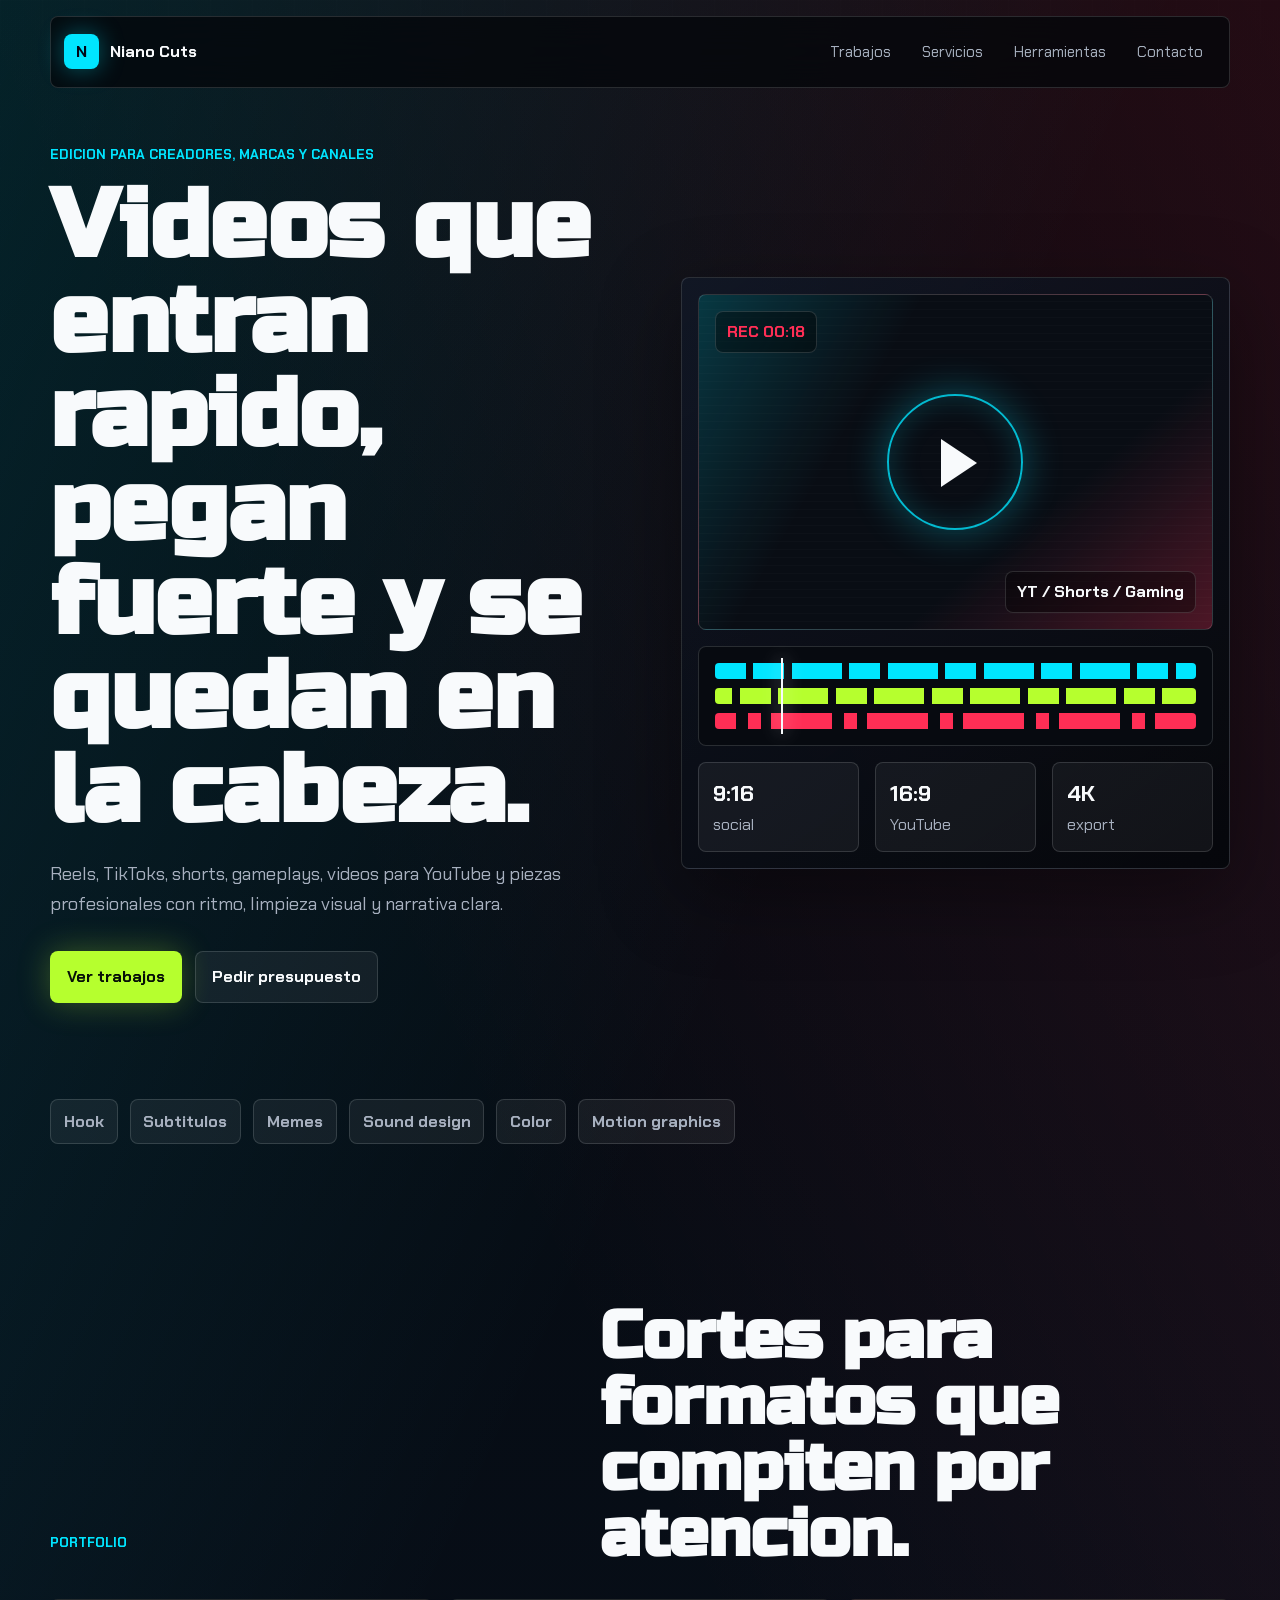
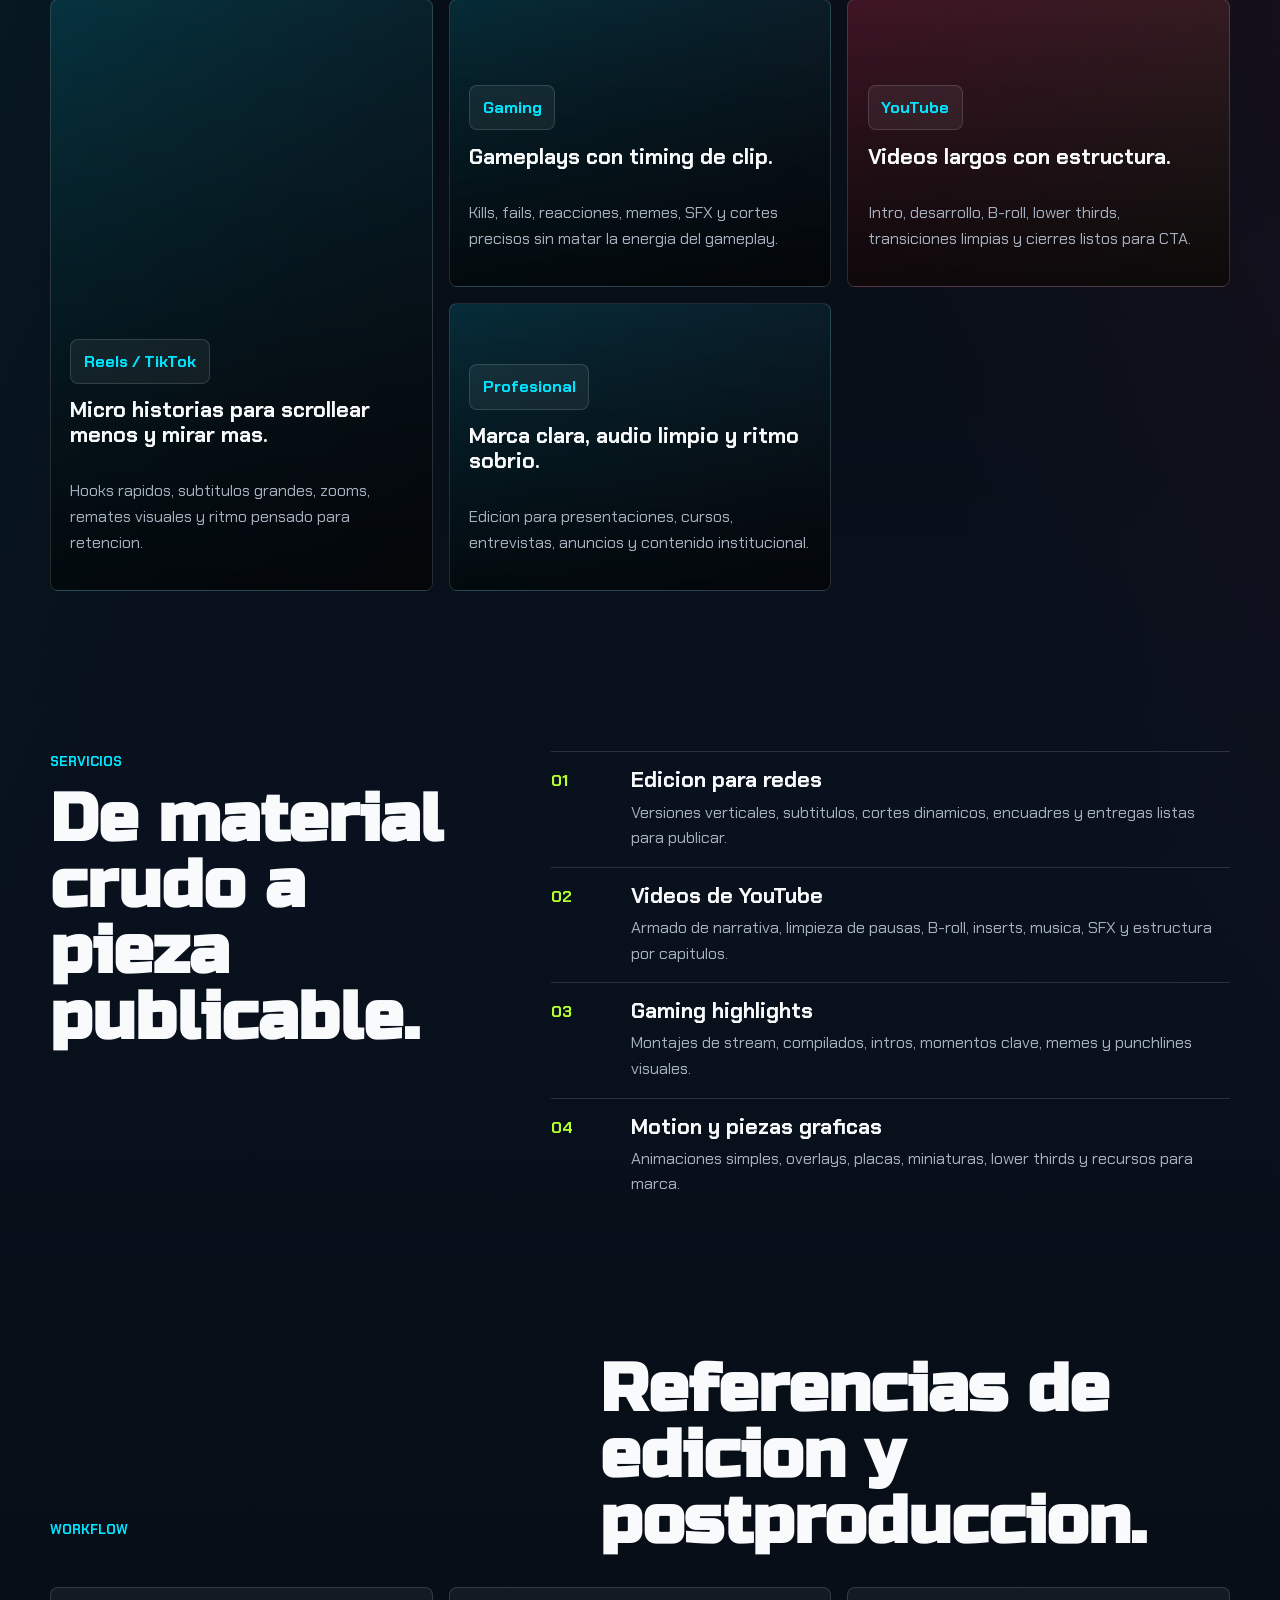
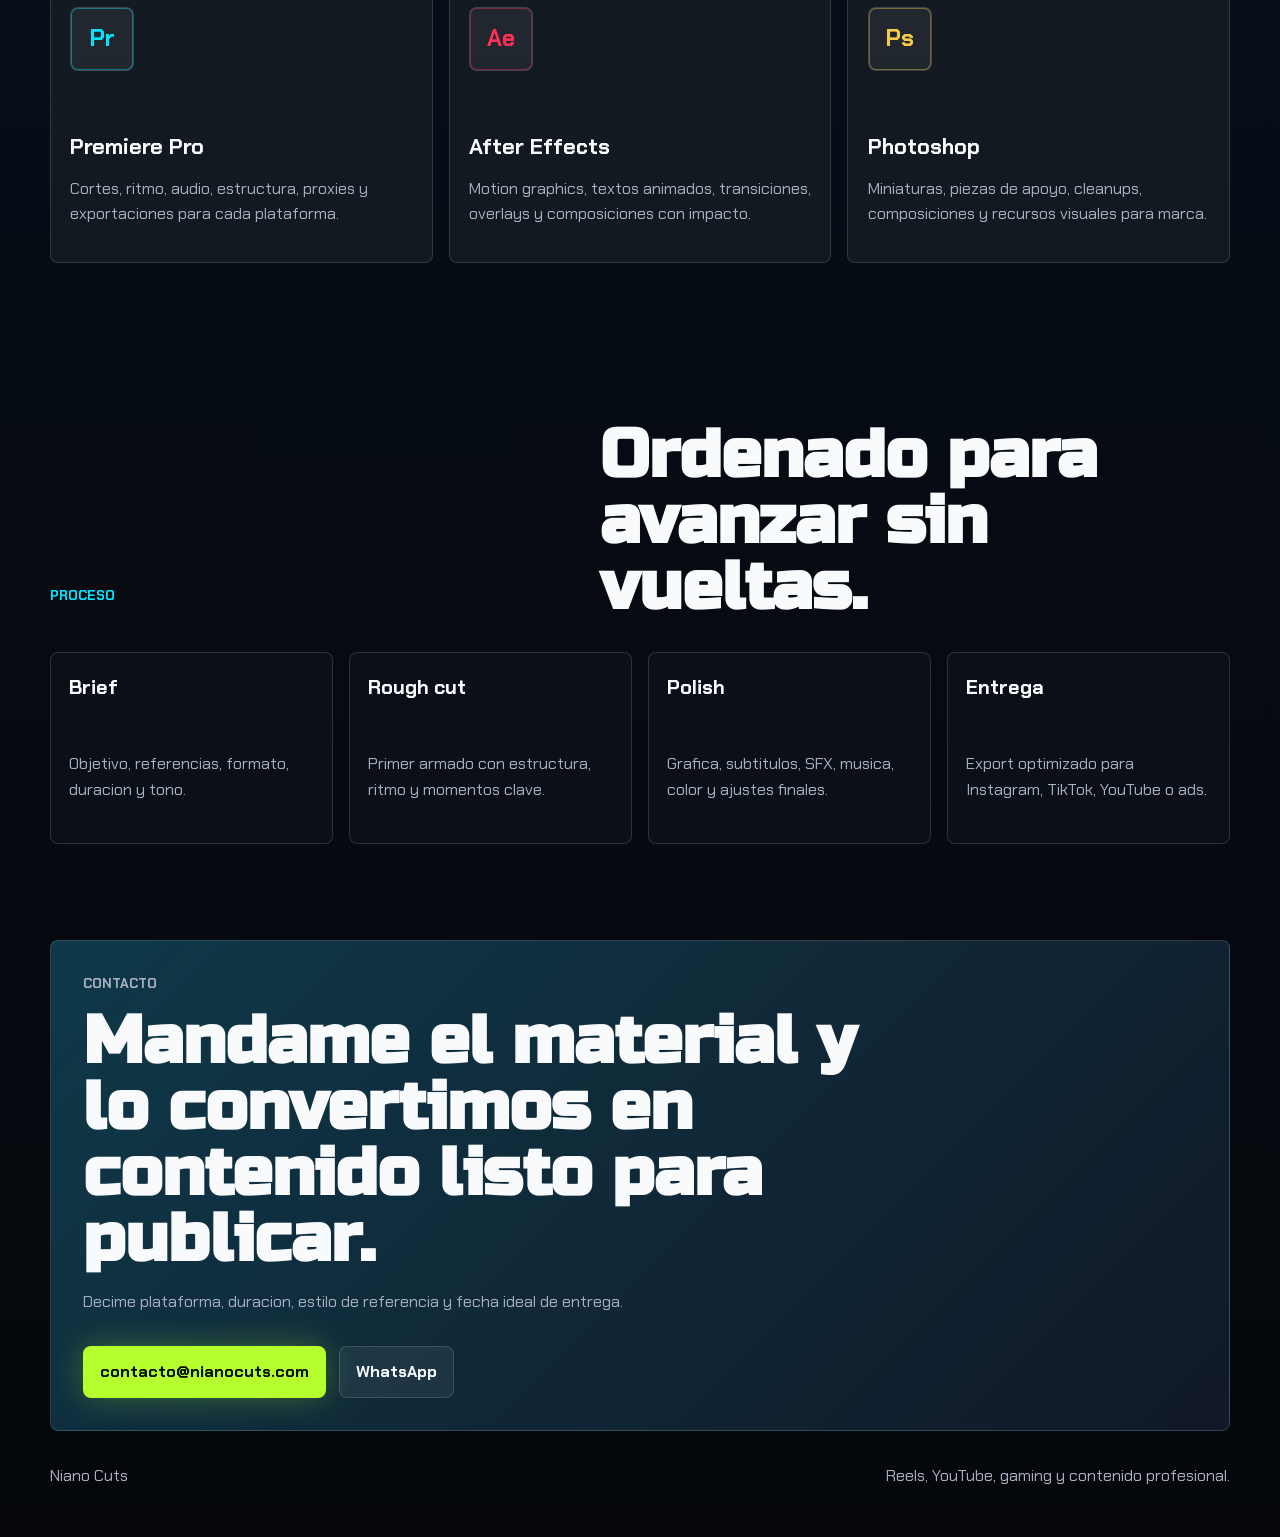
==== index.html @ 84f7b321 "Add files via upload" ====
<!doctype html>
<html lang="es">
  <head>
    <meta charset="utf-8" />
    <meta name="viewport" content="width=device-width, initial-scale=1" />
    <meta
      name="description"
      content="Portfolio de edicion de video para redes sociales, YouTube, gaming y piezas profesionales."
    />
    <title>Portfolio Editor de Video | Reels, YouTube y Gaming</title>
    <link rel="preconnect" href="https://fonts.googleapis.com" />
    <link rel="preconnect" href="https://fonts.gstatic.com" crossorigin />
    <link
      href="https://fonts.googleapis.com/css2?family=Chakra+Petch:wght@400;500;600;700&family=Russo+One&display=swap"
      rel="stylesheet"
    />
    <link rel="stylesheet" href="styles.css" />
  </head>
  <body>
    <div class="noise" aria-hidden="true"></div>
    <header class="site-header" data-reveal>
      <a class="brand" href="#inicio" aria-label="Ir al inicio">
        <span class="brand-mark">N</span>
        <span>Niano Cuts</span>
      </a>
      <nav class="nav" aria-label="Navegacion principal">
        <a href="#trabajos">Trabajos</a>
        <a href="#servicios">Servicios</a>
        <a href="#herramientas">Herramientas</a>
        <a href="#contacto">Contacto</a>
      </nav>
    </header>

    <main id="inicio">
      <section class="hero section">
        <div class="hero-copy" data-reveal>
          <p class="eyebrow">Edicion para creadores, marcas y canales</p>
          <h1>Videos que entran rapido, pegan fuerte y se quedan en la cabeza.</h1>
          <p class="hero-text">
            Reels, TikToks, shorts, gameplays, videos para YouTube y piezas profesionales con ritmo, limpieza visual y narrativa clara.
          </p>
          <div class="hero-actions">
            <a class="button primary" href="#trabajos">Ver trabajos</a>
            <a class="button secondary" href="#contacto">Pedir presupuesto</a>
          </div>
        </div>

        <div class="editor-stage" aria-label="Vista inspirada en un editor de video" data-reveal>
          <div class="preview-window">
            <div class="play-ring" aria-hidden="true"></div>
            <span class="preview-label">REC 00:18</span>
            <span class="preview-title">YT / Shorts / Gaming</span>
          </div>
          <div class="timeline" aria-hidden="true">
            <span class="track video-track"></span>
            <span class="track audio-track"></span>
            <span class="track fx-track"></span>
            <span class="playhead"></span>
          </div>
          <ul class="quick-stats" aria-label="Especialidades">
            <li><strong>9:16</strong><span>social</span></li>
            <li><strong>16:9</strong><span>YouTube</span></li>
            <li><strong>4K</strong><span>export</span></li>
          </ul>
        </div>
      </section>

      <section class="section reel-strip" aria-label="Tipos de edicion" data-reveal>
        <span>Hook</span>
        <span>Subtitulos</span>
        <span>Memes</span>
        <span>Sound design</span>
        <span>Color</span>
        <span>Motion graphics</span>
      </section>

      <section class="section" id="trabajos">
        <div class="section-heading" data-reveal>
          <p class="eyebrow">Portfolio</p>
          <h2>Cortes para formatos que compiten por atencion.</h2>
        </div>
        <div class="work-grid">
          <article class="work-card tall" data-reveal>
            <span class="card-tag">Reels / TikTok</span>
            <h3>Micro historias para scrollear menos y mirar mas.</h3>
            <p>Hooks rapidos, subtitulos grandes, zooms, remates visuales y ritmo pensado para retencion.</p>
          </article>
          <article class="work-card" data-reveal>
            <span class="card-tag">Gaming</span>
            <h3>Gameplays con timing de clip.</h3>
            <p>Kills, fails, reacciones, memes, SFX y cortes precisos sin matar la energia del gameplay.</p>
          </article>
          <article class="work-card accent" data-reveal>
            <span class="card-tag">YouTube</span>
            <h3>Videos largos con estructura.</h3>
            <p>Intro, desarrollo, B-roll, lower thirds, transiciones limpias y cierres listos para CTA.</p>
          </article>
          <article class="work-card" data-reveal>
            <span class="card-tag">Profesional</span>
            <h3>Marca clara, audio limpio y ritmo sobrio.</h3>
            <p>Edicion para presentaciones, cursos, entrevistas, anuncios y contenido institucional.</p>
          </article>
        </div>
      </section>

      <section class="section split" id="servicios">
        <div data-reveal>
          <p class="eyebrow">Servicios</p>
          <h2>De material crudo a pieza publicable.</h2>
        </div>
        <div class="service-list">
          <article data-reveal>
            <span>01</span>
            <h3>Edicion para redes</h3>
            <p>Versiones verticales, subtitulos, cortes dinamicos, encuadres y entregas listas para publicar.</p>
          </article>
          <article data-reveal>
            <span>02</span>
            <h3>Videos de YouTube</h3>
            <p>Armado de narrativa, limpieza de pausas, B-roll, inserts, musica, SFX y estructura por capitulos.</p>
          </article>
          <article data-reveal>
            <span>03</span>
            <h3>Gaming highlights</h3>
            <p>Montajes de stream, compilados, intros, momentos clave, memes y punchlines visuales.</p>
          </article>
          <article data-reveal>
            <span>04</span>
            <h3>Motion y piezas graficas</h3>
            <p>Animaciones simples, overlays, placas, miniaturas, lower thirds y recursos para marca.</p>
          </article>
        </div>
      </section>

      <section class="section tools" id="herramientas">
        <div class="section-heading" data-reveal>
          <p class="eyebrow">Workflow</p>
          <h2>Referencias de edicion y postproduccion.</h2>
        </div>
        <div class="tool-board" data-reveal>
          <article>
            <span class="tool-chip pr">Pr</span>
            <h3>Premiere Pro</h3>
            <p>Cortes, ritmo, audio, estructura, proxies y exportaciones para cada plataforma.</p>
          </article>
          <article>
            <span class="tool-chip ae">Ae</span>
            <h3>After Effects</h3>
            <p>Motion graphics, textos animados, transiciones, overlays y composiciones con impacto.</p>
          </article>
          <article>
            <span class="tool-chip ps">Ps</span>
            <h3>Photoshop</h3>
            <p>Miniaturas, piezas de apoyo, cleanups, composiciones y recursos visuales para marca.</p>
          </article>
        </div>
      </section>

      <section class="section process">
        <div class="section-heading" data-reveal>
          <p class="eyebrow">Proceso</p>
          <h2>Ordenado para avanzar sin vueltas.</h2>
        </div>
        <ol class="process-list">
          <li data-reveal><span>Brief</span>Objetivo, referencias, formato, duracion y tono.</li>
          <li data-reveal><span>Rough cut</span>Primer armado con estructura, ritmo y momentos clave.</li>
          <li data-reveal><span>Polish</span>Grafica, subtitulos, SFX, musica, color y ajustes finales.</li>
          <li data-reveal><span>Entrega</span>Export optimizado para Instagram, TikTok, YouTube o ads.</li>
        </ol>
      </section>

      <section class="section contact" id="contacto" data-reveal>
        <p class="eyebrow">Contacto</p>
        <h2>Mandame el material y lo convertimos en contenido listo para publicar.</h2>
        <p>Decime plataforma, duracion, estilo de referencia y fecha ideal de entrega.</p>
        <div class="contact-actions">
          <a class="button primary" href="mailto:contacto@nianocuts.com">contacto@nianocuts.com</a>
          <a class="button secondary" href="https://wa.me/5491112345678" rel="noreferrer">WhatsApp</a>
        </div>
      </section>
    </main>

    <footer class="site-footer">
      <span>Niano Cuts</span>
      <span>Reels, YouTube, gaming y contenido profesional.</span>
    </footer>

    <script src="script.js"></script>
  </body>
</html>
---- styles.css ----
:root {
  --bg: #05070b;
  --panel: #0b1018;
  --panel-2: #111827;
  --text: #f8fafc;
  --muted: #a7b0bf;
  --line: rgba(248, 250, 252, 0.14);
  --cyan: #00e5ff;
  --red: #ff2e55;
  --lime: #b6ff2e;
  --gold: #f7c948;
  --shadow: 0 24px 80px rgba(0, 0, 0, 0.38);
}

* {
  box-sizing: border-box;
}

html {
  scroll-behavior: smooth;
}

body {
  margin: 0;
  min-width: 320px;
  background:
    linear-gradient(115deg, rgba(0, 229, 255, 0.12), transparent 34%),
    linear-gradient(245deg, rgba(255, 46, 85, 0.12), transparent 38%),
    linear-gradient(180deg, #05070b 0%, #08111d 52%, #05070b 100%);
  color: var(--text);
  font-family: "Chakra Petch", system-ui, sans-serif;
  line-height: 1.6;
  overflow-x: hidden;
}

a {
  color: inherit;
  text-decoration: none;
}

.noise {
  position: fixed;
  inset: 0;
  pointer-events: none;
  z-index: -1;
  opacity: 0.2;
  background-image:
    linear-gradient(rgba(255, 255, 255, 0.04) 1px, transparent 1px),
    linear-gradient(90deg, rgba(255, 255, 255, 0.04) 1px, transparent 1px);
  background-size: 42px 42px;
  mask-image: linear-gradient(to bottom, black, transparent 88%);
}

.site-header {
  position: sticky;
  top: 0;
  z-index: 20;
  display: flex;
  align-items: center;
  justify-content: space-between;
  gap: 1rem;
  width: min(1180px, calc(100% - 2rem));
  margin: 1rem auto 0;
  padding: 0.8rem;
  border: 1px solid var(--line);
  border-radius: 8px;
  background: rgba(5, 7, 11, 0.78);
  backdrop-filter: blur(18px);
}

.brand,
.nav,
.hero-actions,
.contact-actions,
.quick-stats {
  display: flex;
  align-items: center;
}

.brand {
  gap: 0.7rem;
  font-weight: 700;
}

.brand-mark {
  display: grid;
  width: 2.2rem;
  height: 2.2rem;
  place-items: center;
  border-radius: 8px;
  background: var(--cyan);
  color: #020617;
  box-shadow: 0 0 24px rgba(0, 229, 255, 0.36);
}

.nav {
  gap: 0.35rem;
  color: var(--muted);
  font-size: 0.95rem;
}

.nav a {
  min-height: 44px;
  display: inline-flex;
  align-items: center;
  border-radius: 8px;
  padding: 0.6rem 0.8rem;
  transition: color 180ms ease, background 180ms ease;
}

.nav a:hover,
.nav a:focus-visible {
  color: var(--text);
  background: rgba(255, 255, 255, 0.08);
}

.section {
  width: min(1180px, calc(100% - 2rem));
  margin: 0 auto;
  padding: 5rem 0;
}

.hero {
  min-height: calc(100vh - 5.5rem);
  display: grid;
  grid-template-columns: minmax(0, 1.03fr) minmax(320px, 0.97fr);
  align-items: center;
  gap: 3rem;
  padding-top: 3.5rem;
}

.eyebrow {
  margin: 0 0 0.9rem;
  color: var(--cyan);
  font-size: 0.84rem;
  font-weight: 700;
  text-transform: uppercase;
}

h1,
h2,
h3,
p {
  overflow-wrap: anywhere;
}

h1,
h2 {
  margin: 0;
  font-family: "Russo One", system-ui, sans-serif;
  line-height: 0.98;
}

h1 {
  max-width: 12ch;
  font-size: 6rem;
}

h2 {
  max-width: 14ch;
  font-size: 4.2rem;
}

h3 {
  margin: 0;
  font-size: 1.35rem;
  line-height: 1.15;
}

.hero-text,
.contact p,
.work-card p,
.service-list p,
.tool-board p {
  color: var(--muted);
}

.hero-text {
  max-width: 42rem;
  margin: 1.4rem 0 0;
  font-size: 1.15rem;
}

.hero-actions,
.contact-actions {
  flex-wrap: wrap;
  gap: 0.8rem;
  margin-top: 2rem;
}

.button {
  min-height: 46px;
  display: inline-flex;
  align-items: center;
  justify-content: center;
  border: 1px solid var(--line);
  border-radius: 8px;
  padding: 0.75rem 1rem;
  font-weight: 700;
  transition: transform 180ms ease, border-color 180ms ease, background 180ms ease;
}

.button:hover,
.button:focus-visible {
  transform: translateY(-2px);
}

.button.primary {
  border-color: transparent;
  background: var(--lime);
  color: #071007;
  box-shadow: 0 0 32px rgba(182, 255, 46, 0.28);
}

.button.secondary {
  background: rgba(255, 255, 255, 0.06);
}

.editor-stage {
  position: relative;
  padding: 1rem;
  border: 1px solid var(--line);
  border-radius: 8px;
  background: linear-gradient(145deg, rgba(17, 24, 39, 0.82), rgba(5, 7, 11, 0.94));
  box-shadow: var(--shadow);
}

.preview-window {
  position: relative;
  min-height: 21rem;
  display: grid;
  place-items: center;
  overflow: hidden;
  border: 1px solid rgba(255, 255, 255, 0.16);
  border-radius: 8px;
  background:
    linear-gradient(120deg, rgba(0, 229, 255, 0.2), transparent 32%),
    linear-gradient(320deg, rgba(255, 46, 85, 0.28), transparent 34%),
    #090d14;
}

.preview-window::before {
  content: "";
  position: absolute;
  inset: 0;
  background: repeating-linear-gradient(0deg, transparent 0 7px, rgba(255, 255, 255, 0.035) 8px);
  mix-blend-mode: screen;
}

.play-ring {
  width: 8.5rem;
  height: 8.5rem;
  border: 2px solid rgba(0, 229, 255, 0.8);
  border-radius: 999px;
  box-shadow: 0 0 40px rgba(0, 229, 255, 0.32), inset 0 0 30px rgba(0, 229, 255, 0.18);
  animation: pulseRing 2.4s ease-in-out infinite;
}

.play-ring::after {
  content: "";
  display: block;
  width: 0;
  height: 0;
  margin: 2.65rem 0 0 3.25rem;
  border-top: 1.5rem solid transparent;
  border-bottom: 1.5rem solid transparent;
  border-left: 2.25rem solid var(--text);
}

.preview-label,
.preview-title {
  position: absolute;
  z-index: 1;
  border: 1px solid var(--line);
  border-radius: 8px;
  background: rgba(0, 0, 0, 0.38);
  padding: 0.45rem 0.7rem;
  font-weight: 700;
}

.preview-label {
  top: 1rem;
  left: 1rem;
  color: var(--red);
}

.preview-title {
  right: 1rem;
  bottom: 1rem;
}

.timeline {
  position: relative;
  display: grid;
  gap: 0.55rem;
  margin-top: 1rem;
  padding: 1rem;
  border: 1px solid var(--line);
  border-radius: 8px;
  background: #070a10;
}

.track {
  height: 1rem;
  border-radius: 4px;
  background-size: 6rem 100%;
}

.video-track {
  background-image: linear-gradient(90deg, var(--cyan) 0 32%, transparent 32% 40%, var(--cyan) 40% 72%, transparent 72% 80%, var(--cyan) 80%);
}

.audio-track {
  background-image: linear-gradient(90deg, var(--lime) 0 18%, transparent 18% 26%, var(--lime) 26% 58%, transparent 58% 66%, var(--lime) 66%);
}

.fx-track {
  background-image: linear-gradient(90deg, var(--red) 0 22%, transparent 22% 34%, var(--red) 34% 48%, transparent 48% 58%, var(--red) 58%);
}

.playhead {
  position: absolute;
  top: 0.65rem;
  bottom: 0.65rem;
  left: 16%;
  width: 2px;
  background: var(--text);
  box-shadow: 0 0 18px rgba(255, 255, 255, 0.8);
  animation: scrub 5s ease-in-out infinite;
}

.quick-stats {
  justify-content: space-between;
  gap: 1rem;
  margin: 1rem 0 0;
  padding: 0;
  list-style: none;
}

.quick-stats li {
  flex: 1;
  border: 1px solid var(--line);
  border-radius: 8px;
  padding: 0.85rem;
  background: rgba(255, 255, 255, 0.05);
}

.quick-stats strong,
.quick-stats span {
  display: block;
}

.quick-stats strong {
  font-size: 1.4rem;
}

.quick-stats span {
  color: var(--muted);
}

.reel-strip {
  display: flex;
  flex-wrap: wrap;
  gap: 0.75rem;
  padding-top: 1rem;
}

.reel-strip span,
.card-tag,
.tool-chip {
  border: 1px solid var(--line);
  border-radius: 8px;
  background: rgba(255, 255, 255, 0.06);
}

.reel-strip span,
.card-tag {
  padding: 0.55rem 0.8rem;
  color: var(--muted);
  font-weight: 700;
}

.section-heading {
  display: flex;
  align-items: end;
  justify-content: space-between;
  gap: 2rem;
  margin-bottom: 2rem;
}

.work-grid {
  display: grid;
  grid-template-columns: repeat(3, minmax(0, 1fr));
  gap: 1rem;
}

.work-card {
  min-height: 18rem;
  display: flex;
  flex-direction: column;
  justify-content: end;
  gap: 0.9rem;
  border: 1px solid var(--line);
  border-radius: 8px;
  padding: 1.2rem;
  background:
    linear-gradient(180deg, transparent, rgba(0, 0, 0, 0.7)),
    linear-gradient(135deg, rgba(0, 229, 255, 0.14), rgba(255, 255, 255, 0.02));
  transition: transform 200ms ease, border-color 200ms ease;
}

.work-card:hover {
  transform: translateY(-4px);
  border-color: rgba(0, 229, 255, 0.55);
}

.work-card.tall {
  min-height: 28rem;
  grid-row: span 2;
}

.work-card.accent {
  background:
    linear-gradient(180deg, transparent, rgba(0, 0, 0, 0.68)),
    linear-gradient(135deg, rgba(255, 46, 85, 0.22), rgba(247, 201, 72, 0.09));
}

.card-tag {
  width: fit-content;
  color: var(--cyan);
}

.split {
  display: grid;
  grid-template-columns: minmax(0, 0.8fr) minmax(0, 1.2fr);
  gap: 3rem;
}

.service-list {
  display: grid;
  gap: 1rem;
}

.service-list article {
  display: grid;
  grid-template-columns: 4rem 1fr;
  gap: 1rem;
  border-top: 1px solid var(--line);
  padding-top: 1rem;
}

.service-list span {
  color: var(--lime);
  font-weight: 700;
}

.service-list p {
  grid-column: 2;
  margin: -0.65rem 0 0;
}

.tool-board {
  display: grid;
  grid-template-columns: repeat(3, minmax(0, 1fr));
  gap: 1rem;
}

.tool-board article {
  min-height: 17rem;
  border: 1px solid var(--line);
  border-radius: 8px;
  padding: 1.2rem;
  background: rgba(255, 255, 255, 0.05);
}

.tool-chip {
  display: grid;
  width: 4rem;
  height: 4rem;
  place-items: center;
  margin-bottom: 4rem;
  font-size: 1.45rem;
  font-weight: 700;
}

.tool-chip.pr {
  color: var(--cyan);
  box-shadow: inset 0 0 0 1px rgba(0, 229, 255, 0.42);
}

.tool-chip.ae {
  color: var(--red);
  box-shadow: inset 0 0 0 1px rgba(255, 46, 85, 0.42);
}

.tool-chip.ps {
  color: var(--gold);
  box-shadow: inset 0 0 0 1px rgba(247, 201, 72, 0.42);
}

.process-list {
  display: grid;
  grid-template-columns: repeat(4, minmax(0, 1fr));
  gap: 1rem;
  padding: 0;
  list-style: none;
  counter-reset: process;
}

.process-list li {
  min-height: 12rem;
  border: 1px solid var(--line);
  border-radius: 8px;
  padding: 1.1rem;
  background: var(--panel);
  color: var(--muted);
}

.process-list span {
  display: block;
  margin-bottom: 3rem;
  color: var(--text);
  font-size: 1.25rem;
  font-weight: 700;
}

.contact {
  border: 1px solid var(--line);
  border-radius: 8px;
  padding: 2rem;
  background:
    linear-gradient(135deg, rgba(0, 229, 255, 0.16), transparent),
    var(--panel-2);
}

.contact h2 {
  max-width: 18ch;
}

.contact p {
  max-width: 42rem;
}

.site-footer {
  width: min(1180px, calc(100% - 2rem));
  display: flex;
  justify-content: space-between;
  gap: 1rem;
  margin: 0 auto;
  padding: 2rem 0 3rem;
  color: var(--muted);
}

[data-reveal] {
  opacity: 0;
  transform: translateY(22px);
  transition: opacity 420ms ease, transform 420ms ease;
}

[data-reveal].is-visible {
  opacity: 1;
  transform: translateY(0);
}

@keyframes pulseRing {
  0%,
  100% {
    transform: scale(1);
  }
  50% {
    transform: scale(1.06);
  }
}

@keyframes scrub {
  0%,
  100% {
    left: 14%;
  }
  50% {
    left: 82%;
  }
}

@media (max-width: 920px) {
  .site-header,
  .section-heading,
  .site-footer {
    align-items: flex-start;
    flex-direction: column;
  }

  .nav {
    width: 100%;
    flex-wrap: wrap;
  }

  .hero,
  .split {
    grid-template-columns: 1fr;
  }

  .hero {
    min-height: auto;
  }

  h1 {
    max-width: 11ch;
    font-size: 4.6rem;
  }

  .work-grid,
  .tool-board,
  .process-list {
    grid-template-columns: 1fr 1fr;
  }

  .work-card.tall {
    min-height: 18rem;
    grid-row: auto;
  }
}

@media (max-width: 620px) {
  .section {
    width: min(100% - 1rem, 1180px);
    padding: 3.5rem 0;
  }

  .site-header {
    width: calc(100% - 1rem);
  }

  .nav a {
    padding-inline: 0.6rem;
  }

  h1 {
    font-size: 3.15rem;
  }

  h2 {
    font-size: 2.35rem;
  }

  .preview-window {
    min-height: 16rem;
  }

  .quick-stats,
  .work-grid,
  .tool-board,
  .process-list {
    grid-template-columns: 1fr;
  }

  .quick-stats {
    display: grid;
  }

  .service-list article {
    grid-template-columns: 1fr;
  }

  .service-list p {
    grid-column: auto;
    margin-top: 0;
  }
}

@media (prefers-reduced-motion: reduce) {
  *,
  *::before,
  *::after {
    scroll-behavior: auto !important;
    animation-duration: 0.01ms !important;
    animation-iteration-count: 1 !important;
    transition-duration: 0.01ms !important;
  }
}
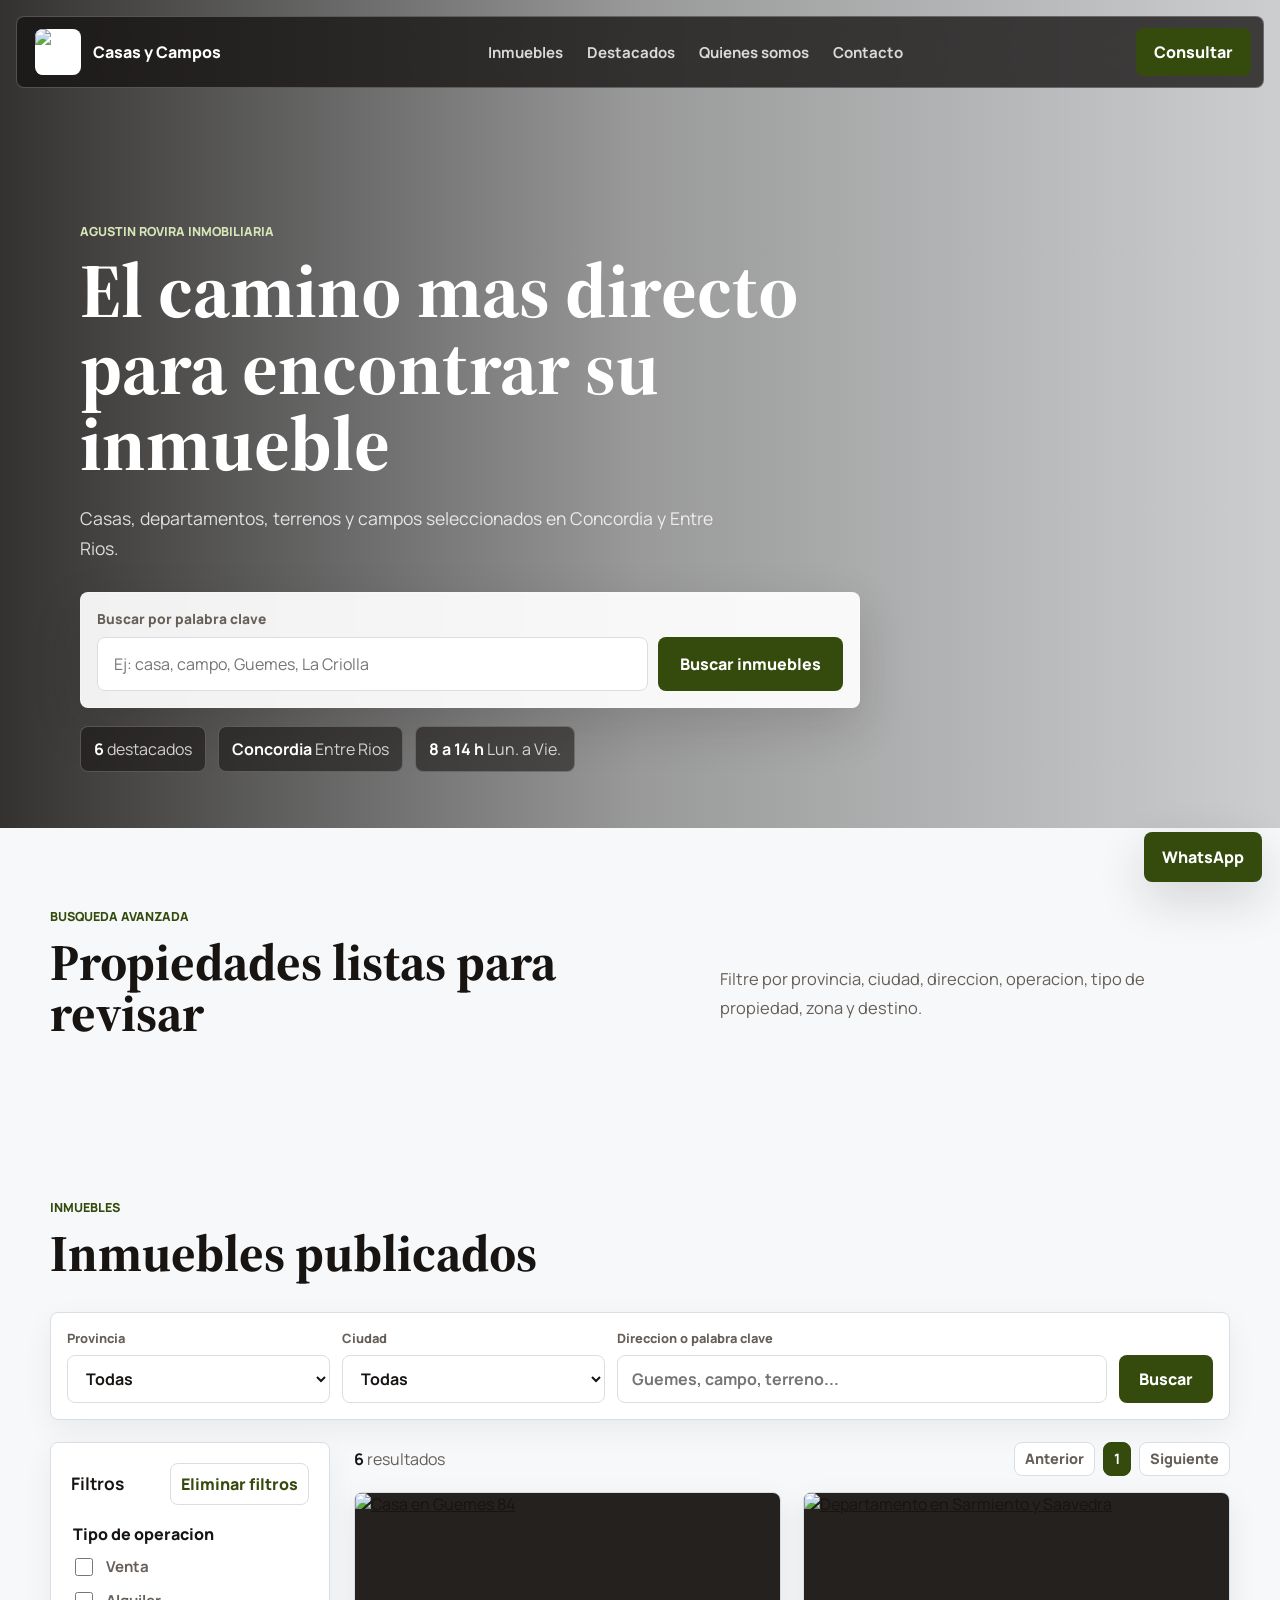
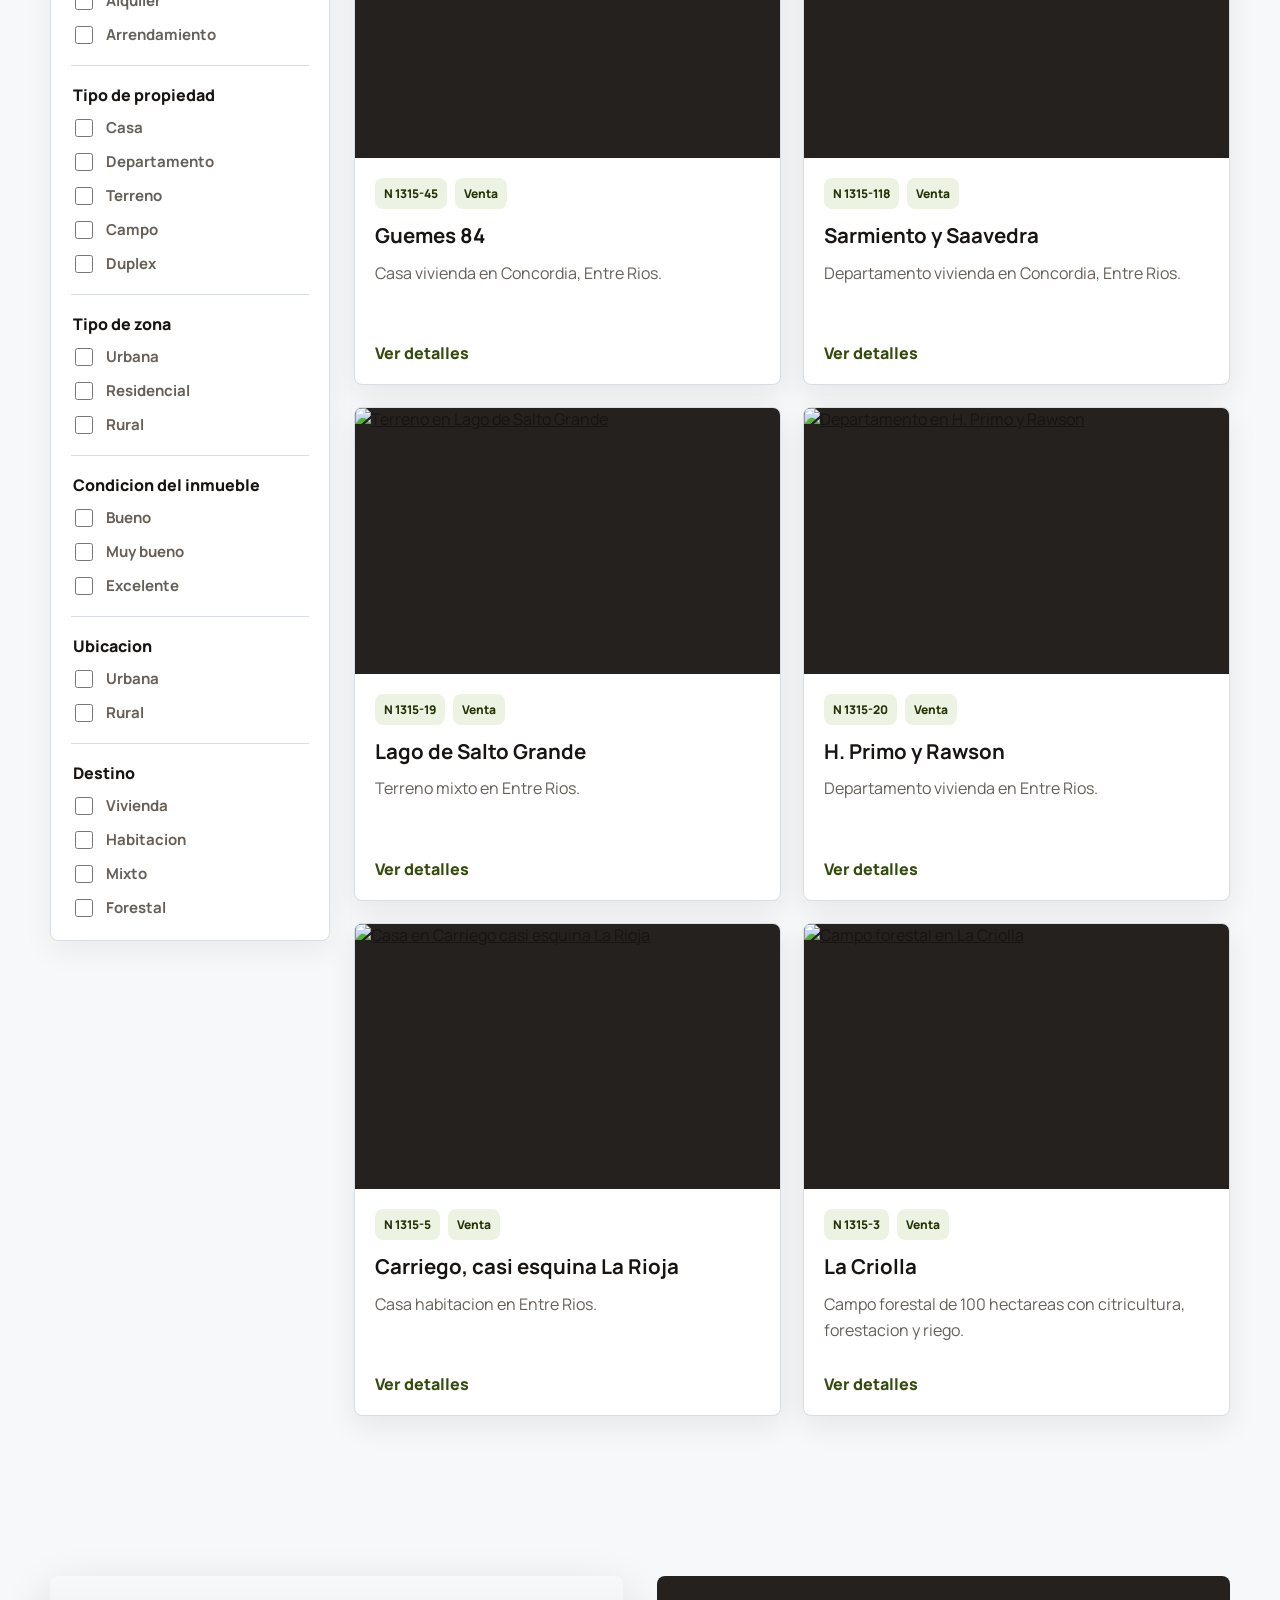
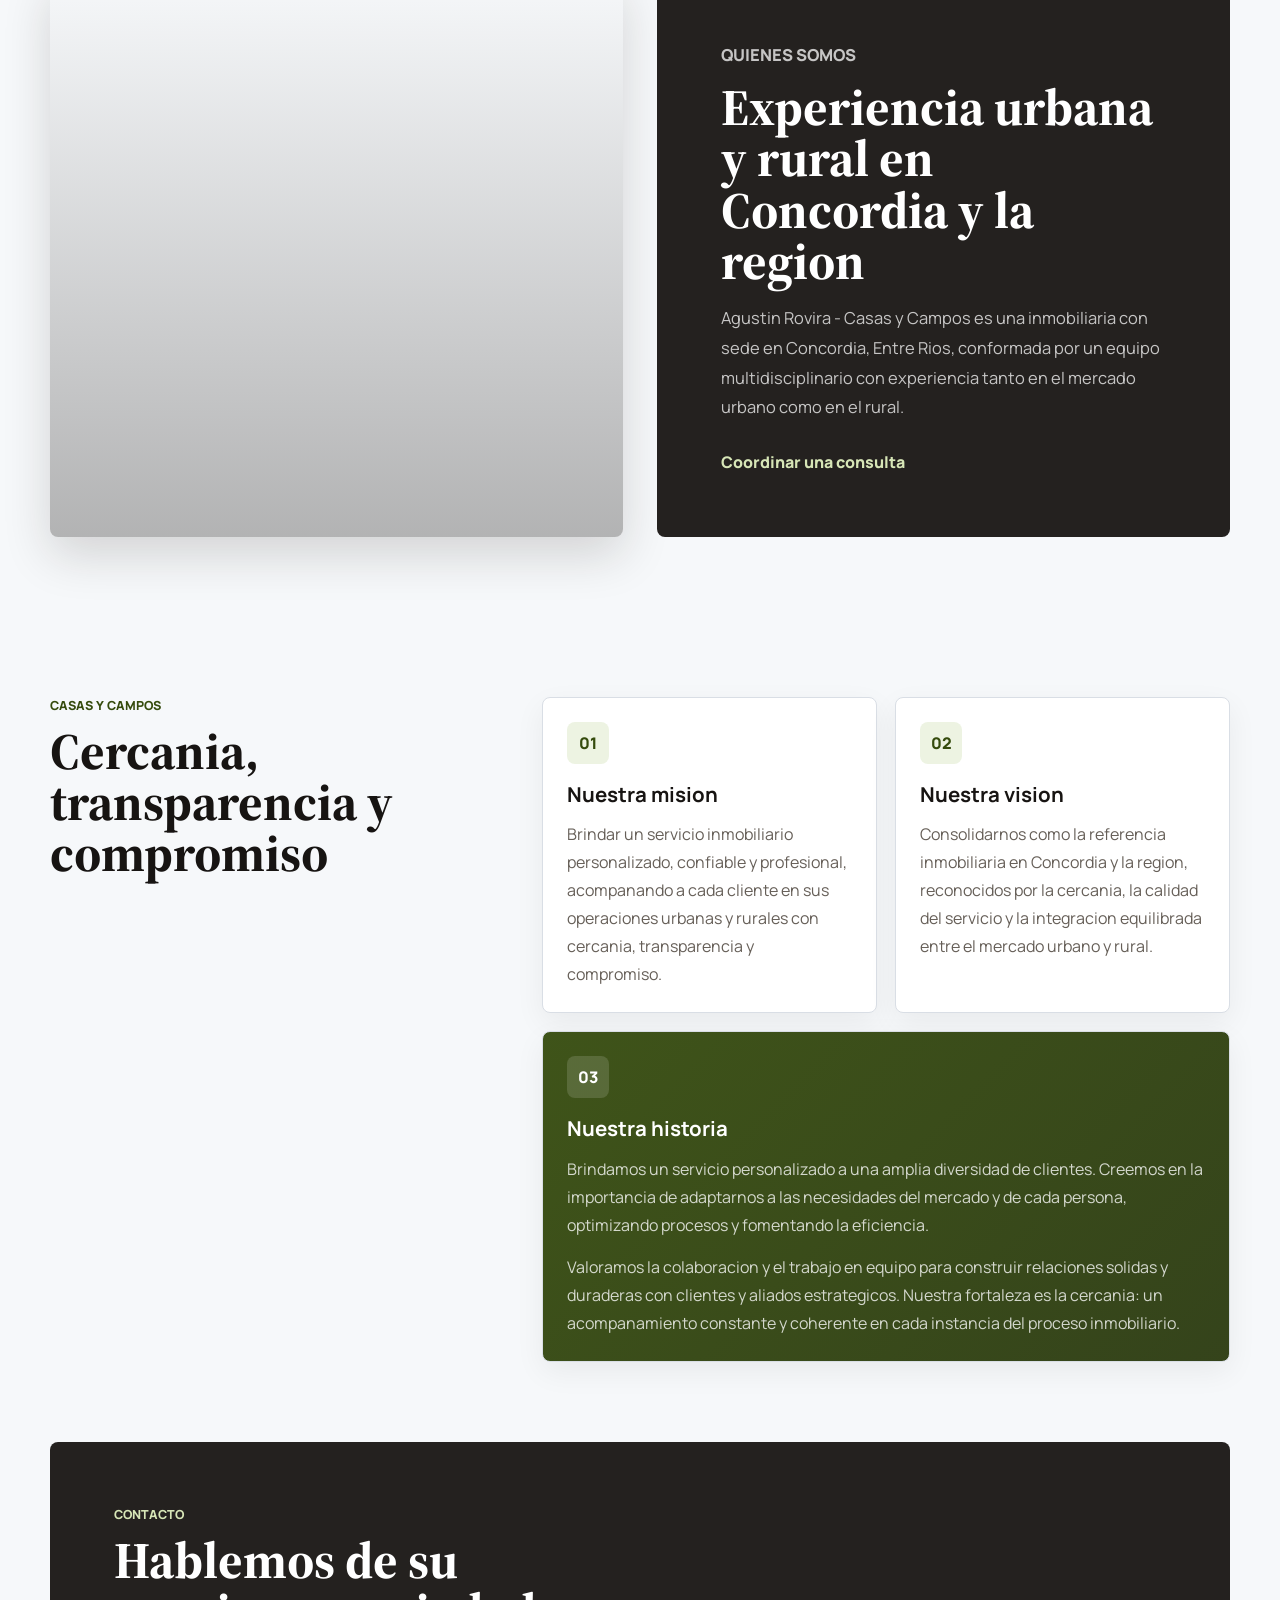
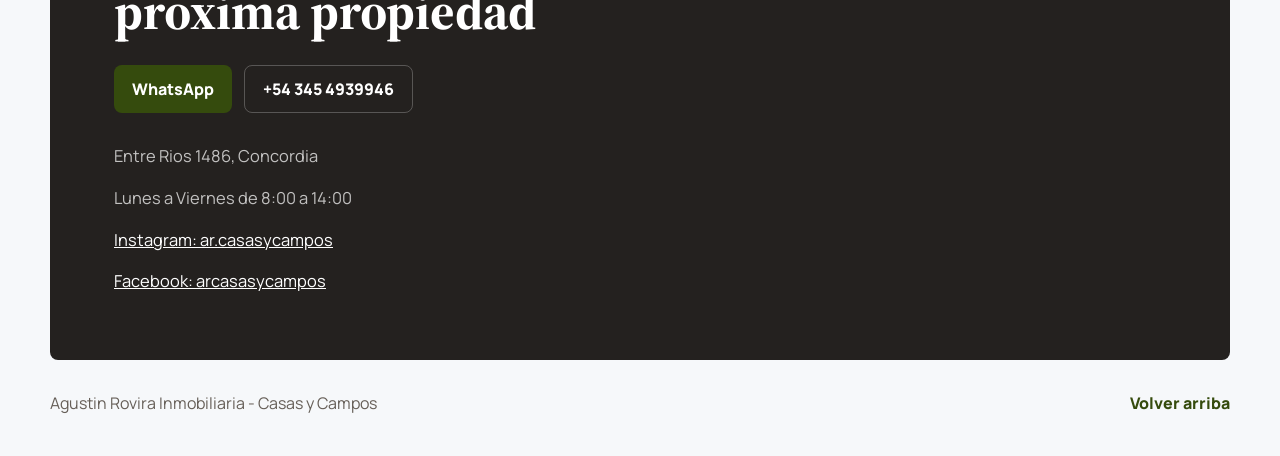
==== commit 29d9ee10: "Add files via upload" ====
--- a/index.html
+++ b/index.html
@@ -1,190 +1,327 @@
 <!doctype html>
-<html lang="es">
+<html lang="es-AR">
   <head>
-    <meta charset="utf-8" />
-    <meta name="viewport" content="width=device-width, initial-scale=1" />
+    <meta charset="utf-8">
+    <meta name="viewport" content="width=device-width, initial-scale=1">
+    <title>Agustin Rovira Inmobiliaria | Casas y Campos</title>
     <meta
       name="description"
-      content="Portfolio de edicion de video para redes sociales, YouTube, gaming y piezas profesionales."
-    />
-    <title>Portfolio Editor de Video | Reels, YouTube y Gaming</title>
-    <link rel="preconnect" href="https://fonts.googleapis.com" />
-    <link rel="preconnect" href="https://fonts.gstatic.com" crossorigin />
+      content="Casas, departamentos, terrenos y campos en Concordia y Entre Rios. Agustin Rovira Inmobiliaria."
+    >
+    <link rel="preconnect" href="https://fonts.googleapis.com">
+    <link rel="preconnect" href="https://fonts.gstatic.com" crossorigin>
     <link
-      href="https://fonts.googleapis.com/css2?family=Chakra+Petch:wght@400;500;600;700&family=Russo+One&display=swap"
+      href="https://fonts.googleapis.com/css2?family=Manrope:wght@400;500;600;700;800&family=Source+Serif+4:wght@600;700&display=swap"
       rel="stylesheet"
-    />
-    <link rel="stylesheet" href="styles.css" />
+    >
+    <link rel="stylesheet" href="styles.css">
   </head>
   <body>
-    <div class="noise" aria-hidden="true"></div>
-    <header class="site-header" data-reveal>
-      <a class="brand" href="#inicio" aria-label="Ir al inicio">
-        <span class="brand-mark">N</span>
-        <span>Niano Cuts</span>
+    <header class="site-header">
+      <a class="brand" href="#inicio" aria-label="Agustin Rovira Inmobiliaria">
+        <img src="https://inmobiliariarovira.com.ar/web/image/website/1/logo?unique=e4ae51f" alt="Agustin Rovira Inmobiliaria">
+        <span>Casas y Campos</span>
       </a>
-      <nav class="nav" aria-label="Navegacion principal">
-        <a href="#trabajos">Trabajos</a>
-        <a href="#servicios">Servicios</a>
-        <a href="#herramientas">Herramientas</a>
+      <nav class="main-nav" aria-label="Principal">
+        <a href="#inmuebles">Inmuebles</a>
+        <a href="#destacados">Destacados</a>
+        <a href="#nosotros">Quienes somos</a>
         <a href="#contacto">Contacto</a>
       </nav>
+      <a class="nav-action" href="https://wa.me/+543454939946">Consultar</a>
     </header>
 
     <main id="inicio">
-      <section class="hero section">
-        <div class="hero-copy" data-reveal>
-          <p class="eyebrow">Edicion para creadores, marcas y canales</p>
-          <h1>Videos que entran rapido, pegan fuerte y se quedan en la cabeza.</h1>
-          <p class="hero-text">
-            Reels, TikToks, shorts, gameplays, videos para YouTube y piezas profesionales con ritmo, limpieza visual y narrativa clara.
+      <section class="hero" aria-labelledby="hero-title">
+        <div class="hero__content">
+          <p class="eyebrow">Agustin Rovira Inmobiliaria</p>
+          <h1 id="hero-title">El camino mas directo para encontrar su inmueble</h1>
+          <p class="hero__lead">
+            Casas, departamentos, terrenos y campos seleccionados en Concordia y Entre Rios.
           </p>
-          <div class="hero-actions">
-            <a class="button primary" href="#trabajos">Ver trabajos</a>
-            <a class="button secondary" href="#contacto">Pedir presupuesto</a>
+
+          <form class="search-panel" id="search-form" aria-label="Buscar inmuebles">
+            <label for="property-search">Buscar por palabra clave</label>
+            <div class="search-panel__row">
+              <input id="property-search" name="search" type="search" placeholder="Ej: casa, campo, Guemes, La Criolla">
+              <button type="submit">Buscar inmuebles</button>
+            </div>
+          </form>
+
+          <div class="hero__stats" aria-label="Resumen">
+            <span><strong>6</strong> destacados</span>
+            <span><strong>Concordia</strong> Entre Rios</span>
+            <span><strong>8 a 14 h</strong> Lun. a Vie.</span>
           </div>
         </div>
-
-        <div class="editor-stage" aria-label="Vista inspirada en un editor de video" data-reveal>
-          <div class="preview-window">
-            <div class="play-ring" aria-hidden="true"></div>
-            <span class="preview-label">REC 00:18</span>
-            <span class="preview-title">YT / Shorts / Gaming</span>
+      </section>
+
+      <section class="section intro" id="inmuebles">
+        <div>
+          <p class="eyebrow">Busqueda avanzada</p>
+          <h2>Propiedades listas para revisar</h2>
+        </div>
+        <p>
+          Filtre por provincia, ciudad, direccion, operacion, tipo de propiedad, zona y destino.
+        </p>
+      </section>
+
+      <section class="section listings" id="destacados" aria-labelledby="featured-title">
+        <div class="section-heading">
+          <p class="eyebrow">Inmuebles</p>
+          <h2 id="featured-title">Inmuebles publicados</h2>
+        </div>
+
+        <form class="filters" id="listing-filters" aria-label="Filtros de inmuebles">
+          <div class="filters__bar">
+            <label>
+              <span>Provincia</span>
+              <select name="province">
+                <option value="">Todas</option>
+                <option value="entre rios">Entre Rios</option>
+              </select>
+            </label>
+            <label>
+              <span>Ciudad</span>
+              <select name="city">
+                <option value="">Todas</option>
+                <option value="concordia">Concordia</option>
+                <option value="la criolla">La Criolla</option>
+                <option value="salto grande">Salto Grande</option>
+              </select>
+            </label>
+            <label class="filters__address">
+              <span>Direccion o palabra clave</span>
+              <input id="filter-address" name="address" type="search" placeholder="Guemes, campo, terreno...">
+            </label>
+            <button type="submit">Buscar</button>
           </div>
-          <div class="timeline" aria-hidden="true">
-            <span class="track video-track"></span>
-            <span class="track audio-track"></span>
-            <span class="track fx-track"></span>
-            <span class="playhead"></span>
+
+          <div class="filters-layout">
+            <aside class="filters-sidebar" aria-label="Filtros detallados">
+              <div class="filters-sidebar__top">
+                <strong>Filtros</strong>
+                <button type="reset">Eliminar filtros</button>
+              </div>
+
+              <fieldset>
+                <legend>Tipo de operacion</legend>
+                <label><input type="checkbox" name="operation" value="venta"> Venta</label>
+                <label><input type="checkbox" name="operation" value="alquiler"> Alquiler</label>
+                <label><input type="checkbox" name="operation" value="arrendamiento"> Arrendamiento</label>
+              </fieldset>
+
+              <fieldset>
+                <legend>Tipo de propiedad</legend>
+                <label><input type="checkbox" name="property" value="casa"> Casa</label>
+                <label><input type="checkbox" name="property" value="departamento"> Departamento</label>
+                <label><input type="checkbox" name="property" value="terreno"> Terreno</label>
+                <label><input type="checkbox" name="property" value="campo"> Campo</label>
+                <label><input type="checkbox" name="property" value="duplex"> Duplex</label>
+              </fieldset>
+
+              <fieldset>
+                <legend>Tipo de zona</legend>
+                <label><input type="checkbox" name="zone" value="urbana"> Urbana</label>
+                <label><input type="checkbox" name="zone" value="residencial"> Residencial</label>
+                <label><input type="checkbox" name="zone" value="rural"> Rural</label>
+              </fieldset>
+
+              <fieldset>
+                <legend>Condicion del inmueble</legend>
+                <label><input type="checkbox" name="condition" value="bueno"> Bueno</label>
+                <label><input type="checkbox" name="condition" value="muy bueno"> Muy bueno</label>
+                <label><input type="checkbox" name="condition" value="excelente"> Excelente</label>
+              </fieldset>
+
+              <fieldset>
+                <legend>Ubicacion</legend>
+                <label><input type="checkbox" name="location" value="urbana"> Urbana</label>
+                <label><input type="checkbox" name="location" value="rural"> Rural</label>
+              </fieldset>
+
+              <fieldset>
+                <legend>Destino</legend>
+                <label><input type="checkbox" name="purpose" value="vivienda"> Vivienda</label>
+                <label><input type="checkbox" name="purpose" value="habitacion"> Habitacion</label>
+                <label><input type="checkbox" name="purpose" value="mixto"> Mixto</label>
+                <label><input type="checkbox" name="purpose" value="forestal"> Forestal</label>
+              </fieldset>
+            </aside>
+
+            <div class="results">
+              <div class="results__top">
+                <p><strong id="result-count">6</strong> resultados</p>
+                <div class="pagination" aria-label="Paginacion">
+                  <span>Anterior</span>
+                  <strong>1</strong>
+                  <span>Siguiente</span>
+                </div>
+              </div>
+
+              <div class="listing-grid" id="listing-grid">
+                <article class="listing" data-search="casa vivienda guemes 84 concordia entre rios venta urbana residencial bueno" data-operation="venta" data-property="casa" data-zone="urbana residencial" data-condition="bueno" data-location="urbana" data-purpose="vivienda" data-city="concordia" data-province="entre rios">
+                  <a class="listing__image" href="https://inmobiliariarovira.com.ar/inmuebles/2f89b2f28ddaa9eb8cef3ef906d74489">
+                    <img src="https://grinmer.ingeniocloud.ar/web/image?model=ing.inmueble&amp;id=1151&amp;field=imagen_portada" alt="Casa en Guemes 84">
+                  </a>
+                  <div class="listing__body">
+                    <div class="listing__meta"><span>N 1315-45</span><span>Venta</span></div>
+                    <h3>Guemes 84</h3>
+                    <p>Casa vivienda en Concordia, Entre Rios.</p>
+                    <a href="https://inmobiliariarovira.com.ar/inmuebles/2f89b2f28ddaa9eb8cef3ef906d74489">Ver detalles</a>
+                  </div>
+                </article>
+
+                <article class="listing" data-search="departamento vivienda sarmiento saavedra concordia entre rios venta urbana residencial muy bueno" data-operation="venta" data-property="departamento" data-zone="urbana residencial" data-condition="muy bueno" data-location="urbana" data-purpose="vivienda" data-city="concordia" data-province="entre rios">
+                  <a class="listing__image" href="https://inmobiliariarovira.com.ar/inmuebles/3edadb3c8517760b59cf80a7eb7a68e6">
+                    <img src="https://grinmer.ingeniocloud.ar/web/image?model=ing.inmueble&amp;id=1093&amp;field=imagen_portada" alt="Departamento en Sarmiento y Saavedra">
+                  </a>
+                  <div class="listing__body">
+                    <div class="listing__meta"><span>N 1315-118</span><span>Venta</span></div>
+                    <h3>Sarmiento y Saavedra</h3>
+                    <p>Departamento vivienda en Concordia, Entre Rios.</p>
+                    <a href="https://inmobiliariarovira.com.ar/inmuebles/3edadb3c8517760b59cf80a7eb7a68e6">Ver detalles</a>
+                  </div>
+                </article>
+
+                <article class="listing" data-search="terreno mixto lago salto grande entre rios venta rural mixto bueno" data-operation="venta" data-property="terreno" data-zone="rural" data-condition="bueno" data-location="rural" data-purpose="mixto" data-city="salto grande" data-province="entre rios">
+                  <a class="listing__image" href="https://inmobiliariarovira.com.ar/inmuebles/f3d521c808ea2051a7c111ef8e1db158">
+                    <img src="https://grinmer.ingeniocloud.ar/web/image?model=ing.inmueble&amp;id=1077&amp;field=imagen_portada" alt="Terreno en Lago de Salto Grande">
+                  </a>
+                  <div class="listing__body">
+                    <div class="listing__meta"><span>N 1315-19</span><span>Venta</span></div>
+                    <h3>Lago de Salto Grande</h3>
+                    <p>Terreno mixto en Entre Rios.</p>
+                    <a href="https://inmobiliariarovira.com.ar/inmuebles/f3d521c808ea2051a7c111ef8e1db158">Ver detalles</a>
+                  </div>
+                </article>
+
+                <article class="listing" data-search="departamento vivienda h primo rawson entre rios venta urbana residencial bueno" data-operation="venta" data-property="departamento" data-zone="urbana residencial" data-condition="bueno" data-location="urbana" data-purpose="vivienda" data-city="concordia" data-province="entre rios">
+                  <a class="listing__image" href="https://inmobiliariarovira.com.ar/inmuebles/6a51635050d799986cec90a109396371">
+                    <img src="https://grinmer.ingeniocloud.ar/web/image?model=ing.inmueble&amp;id=1069&amp;field=imagen_portada" alt="Departamento en H. Primo y Rawson">
+                  </a>
+                  <div class="listing__body">
+                    <div class="listing__meta"><span>N 1315-20</span><span>Venta</span></div>
+                    <h3>H. Primo y Rawson</h3>
+                    <p>Departamento vivienda en Entre Rios.</p>
+                    <a href="https://inmobiliariarovira.com.ar/inmuebles/6a51635050d799986cec90a109396371">Ver detalles</a>
+                  </div>
+                </article>
+
+                <article class="listing" data-search="casa habitacion carriego la rioja entre rios venta urbana residencial bueno" data-operation="venta" data-property="casa" data-zone="urbana residencial" data-condition="bueno" data-location="urbana" data-purpose="habitacion" data-city="concordia" data-province="entre rios">
+                  <a class="listing__image" href="https://inmobiliariarovira.com.ar/inmuebles/fbba5f076600539fbc7f04dbf4bfa37b">
+                    <img src="https://grinmer.ingeniocloud.ar/web/image?model=ing.inmueble&amp;id=1067&amp;field=imagen_portada" alt="Casa en Carriego casi esquina La Rioja">
+                  </a>
+                  <div class="listing__body">
+                    <div class="listing__meta"><span>N 1315-5</span><span>Venta</span></div>
+                    <h3>Carriego, casi esquina La Rioja</h3>
+                    <p>Casa habitacion en Entre Rios.</p>
+                    <a href="https://inmobiliariarovira.com.ar/inmuebles/fbba5f076600539fbc7f04dbf4bfa37b">Ver detalles</a>
+                  </div>
+                </article>
+
+                <article class="listing" data-search="campo forestal la criolla citricultura concordia entre rios venta rural excelente forestal" data-operation="venta" data-property="campo" data-zone="rural" data-condition="excelente" data-location="rural" data-purpose="forestal" data-city="la criolla" data-province="entre rios">
+                  <a class="listing__image" href="https://inmobiliariarovira.com.ar/inmuebles/f8090257f5346450f493a2ebf950d425">
+                    <img src="https://grinmer.ingeniocloud.ar/web/image?model=ing.inmueble&amp;id=1057&amp;field=imagen_portada" alt="Campo forestal en La Criolla">
+                  </a>
+                  <div class="listing__body">
+                    <div class="listing__meta"><span>N 1315-3</span><span>Venta</span></div>
+                    <h3>La Criolla</h3>
+                    <p>Campo forestal de 100 hectareas con citricultura, forestacion y riego.</p>
+                    <a href="https://inmobiliariarovira.com.ar/inmuebles/f8090257f5346450f493a2ebf950d425">Ver detalles</a>
+                  </div>
+                </article>
+              </div>
+            </div>
           </div>
-          <ul class="quick-stats" aria-label="Especialidades">
-            <li><strong>9:16</strong><span>social</span></li>
-            <li><strong>16:9</strong><span>YouTube</span></li>
-            <li><strong>4K</strong><span>export</span></li>
+        </form>
+        <p class="empty-state" id="empty-state" hidden>No encontramos propiedades para esa busqueda.</p>
+      </section>
+
+      <section class="section feature" id="nosotros">
+        <div class="feature__image" aria-hidden="true"></div>
+        <div class="feature__content">
+          <p class="eyebrow">Quienes somos</p>
+          <h2>Experiencia urbana y rural en Concordia y la region</h2>
+          <p>
+            Agustin Rovira - Casas y Campos es una inmobiliaria con sede en Concordia, Entre Rios,
+            conformada por un equipo multidisciplinario con experiencia tanto en el mercado urbano
+            como en el rural.
+          </p>
+          <a class="text-link" href="#contacto">Coordinar una consulta</a>
+        </div>
+      </section>
+
+      <section class="section about" aria-labelledby="about-title">
+        <div class="about__intro">
+          <p class="eyebrow">Casas y Campos</p>
+          <h2 id="about-title">Cercania, transparencia y compromiso</h2>
+        </div>
+        <div class="about__grid">
+          <article class="about-card">
+            <span>01</span>
+            <h3>Nuestra mision</h3>
+            <p>
+              Brindar un servicio inmobiliario personalizado, confiable y profesional, acompanando
+              a cada cliente en sus operaciones urbanas y rurales con cercania, transparencia y
+              compromiso.
+            </p>
+          </article>
+          <article class="about-card">
+            <span>02</span>
+            <h3>Nuestra vision</h3>
+            <p>
+              Consolidarnos como la referencia inmobiliaria en Concordia y la region, reconocidos por
+              la cercania, la calidad del servicio y la integracion equilibrada entre el mercado urbano
+              y rural.
+            </p>
+          </article>
+          <article class="about-card about-card--wide">
+            <span>03</span>
+            <h3>Nuestra historia</h3>
+            <p>
+              Brindamos un servicio personalizado a una amplia diversidad de clientes. Creemos en la
+              importancia de adaptarnos a las necesidades del mercado y de cada persona, optimizando
+              procesos y fomentando la eficiencia.
+            </p>
+            <p>
+              Valoramos la colaboracion y el trabajo en equipo para construir relaciones solidas y
+              duraderas con clientes y aliados estrategicos. Nuestra fortaleza es la cercania: un
+              acompanamiento constante y coherente en cada instancia del proceso inmobiliario.
+            </p>
+          </article>
+        </div>
+      </section>
+
+      <section class="section contact" id="contacto">
+        <div>
+          <p class="eyebrow">Contacto</p>
+          <h2>Hablemos de su proxima propiedad</h2>
+          <div class="contact-actions">
+            <a class="button button--primary" href="https://wa.me/+543454939946">WhatsApp</a>
+            <a class="button button--secondary" href="tel:+543454939946">+54 345 4939946</a>
+          </div>
+          <ul class="contact-list">
+            <li>Entre Rios 1486, Concordia</li>
+            <li>Lunes a Viernes de 8:00 a 14:00</li>
+            <li><a href="https://www.instagram.com/ar.casasycampos/">Instagram: ar.casasycampos</a></li>
+            <li><a href="https://facebook.com/arcasasycampos">Facebook: arcasasycampos</a></li>
           </ul>
         </div>
-      </section>
-
-      <section class="section reel-strip" aria-label="Tipos de edicion" data-reveal>
-        <span>Hook</span>
-        <span>Subtitulos</span>
-        <span>Memes</span>
-        <span>Sound design</span>
-        <span>Color</span>
-        <span>Motion graphics</span>
-      </section>
-
-      <section class="section" id="trabajos">
-        <div class="section-heading" data-reveal>
-          <p class="eyebrow">Portfolio</p>
-          <h2>Cortes para formatos que compiten por atencion.</h2>
-        </div>
-        <div class="work-grid">
-          <article class="work-card tall" data-reveal>
-            <span class="card-tag">Reels / TikTok</span>
-            <h3>Micro historias para scrollear menos y mirar mas.</h3>
-            <p>Hooks rapidos, subtitulos grandes, zooms, remates visuales y ritmo pensado para retencion.</p>
-          </article>
-          <article class="work-card" data-reveal>
-            <span class="card-tag">Gaming</span>
-            <h3>Gameplays con timing de clip.</h3>
-            <p>Kills, fails, reacciones, memes, SFX y cortes precisos sin matar la energia del gameplay.</p>
-          </article>
-          <article class="work-card accent" data-reveal>
-            <span class="card-tag">YouTube</span>
-            <h3>Videos largos con estructura.</h3>
-            <p>Intro, desarrollo, B-roll, lower thirds, transiciones limpias y cierres listos para CTA.</p>
-          </article>
-          <article class="work-card" data-reveal>
-            <span class="card-tag">Profesional</span>
-            <h3>Marca clara, audio limpio y ritmo sobrio.</h3>
-            <p>Edicion para presentaciones, cursos, entrevistas, anuncios y contenido institucional.</p>
-          </article>
-        </div>
-      </section>
-
-      <section class="section split" id="servicios">
-        <div data-reveal>
-          <p class="eyebrow">Servicios</p>
-          <h2>De material crudo a pieza publicable.</h2>
-        </div>
-        <div class="service-list">
-          <article data-reveal>
-            <span>01</span>
-            <h3>Edicion para redes</h3>
-            <p>Versiones verticales, subtitulos, cortes dinamicos, encuadres y entregas listas para publicar.</p>
-          </article>
-          <article data-reveal>
-            <span>02</span>
-            <h3>Videos de YouTube</h3>
-            <p>Armado de narrativa, limpieza de pausas, B-roll, inserts, musica, SFX y estructura por capitulos.</p>
-          </article>
-          <article data-reveal>
-            <span>03</span>
-            <h3>Gaming highlights</h3>
-            <p>Montajes de stream, compilados, intros, momentos clave, memes y punchlines visuales.</p>
-          </article>
-          <article data-reveal>
-            <span>04</span>
-            <h3>Motion y piezas graficas</h3>
-            <p>Animaciones simples, overlays, placas, miniaturas, lower thirds y recursos para marca.</p>
-          </article>
-        </div>
-      </section>
-
-      <section class="section tools" id="herramientas">
-        <div class="section-heading" data-reveal>
-          <p class="eyebrow">Workflow</p>
-          <h2>Referencias de edicion y postproduccion.</h2>
-        </div>
-        <div class="tool-board" data-reveal>
-          <article>
-            <span class="tool-chip pr">Pr</span>
-            <h3>Premiere Pro</h3>
-            <p>Cortes, ritmo, audio, estructura, proxies y exportaciones para cada plataforma.</p>
-          </article>
-          <article>
-            <span class="tool-chip ae">Ae</span>
-            <h3>After Effects</h3>
-            <p>Motion graphics, textos animados, transiciones, overlays y composiciones con impacto.</p>
-          </article>
-          <article>
-            <span class="tool-chip ps">Ps</span>
-            <h3>Photoshop</h3>
-            <p>Miniaturas, piezas de apoyo, cleanups, composiciones y recursos visuales para marca.</p>
-          </article>
-        </div>
-      </section>
-
-      <section class="section process">
-        <div class="section-heading" data-reveal>
-          <p class="eyebrow">Proceso</p>
-          <h2>Ordenado para avanzar sin vueltas.</h2>
-        </div>
-        <ol class="process-list">
-          <li data-reveal><span>Brief</span>Objetivo, referencias, formato, duracion y tono.</li>
-          <li data-reveal><span>Rough cut</span>Primer armado con estructura, ritmo y momentos clave.</li>
-          <li data-reveal><span>Polish</span>Grafica, subtitulos, SFX, musica, color y ajustes finales.</li>
-          <li data-reveal><span>Entrega</span>Export optimizado para Instagram, TikTok, YouTube o ads.</li>
-        </ol>
-      </section>
-
-      <section class="section contact" id="contacto" data-reveal>
-        <p class="eyebrow">Contacto</p>
-        <h2>Mandame el material y lo convertimos en contenido listo para publicar.</h2>
-        <p>Decime plataforma, duracion, estilo de referencia y fecha ideal de entrega.</p>
-        <div class="contact-actions">
-          <a class="button primary" href="mailto:contacto@nianocuts.com">contacto@nianocuts.com</a>
-          <a class="button secondary" href="https://wa.me/5491112345678" rel="noreferrer">WhatsApp</a>
-        </div>
+        <iframe
+          title="Mapa de Agustin Rovira Inmobiliaria"
+          src="https://maps.google.com/maps?q=Entre%20rios%201486%2C%20concordia%20&amp;t=m&amp;z=17&amp;ie=UTF8&amp;iwloc=&amp;output=embed"
+          loading="lazy"
+        ></iframe>
       </section>
     </main>
 
     <footer class="site-footer">
-      <span>Niano Cuts</span>
-      <span>Reels, YouTube, gaming y contenido profesional.</span>
+      <p>Agustin Rovira Inmobiliaria - Casas y Campos</p>
+      <a href="#inicio">Volver arriba</a>
     </footer>
 
+    <a class="whatsapp" href="https://wa.me/+543454939946" aria-label="Contactar por WhatsApp">WhatsApp</a>
     <script src="script.js"></script>
   </body>
 </html>
--- a/styles.css
+++ b/styles.css
@@ -1,15 +1,15 @@
 :root {
-  --bg: #05070b;
-  --panel: #0b1018;
-  --panel-2: #111827;
-  --text: #f8fafc;
-  --muted: #a7b0bf;
-  --line: rgba(248, 250, 252, 0.14);
-  --cyan: #00e5ff;
-  --red: #ff2e55;
-  --lime: #b6ff2e;
-  --gold: #f7c948;
-  --shadow: 0 24px 80px rgba(0, 0, 0, 0.38);
+  --brand: #354b0d;
+  --brand-dark: #243408;
+  --brand-soft: #edf3e2;
+  --brand-light: #d7e6b7;
+  --ink: #171412;
+  --muted: #665f58;
+  --line: #d9dee5;
+  --paper: #f6f8fa;
+  --surface: #ffffff;
+  --charcoal: #24211f;
+  --shadow: 0 18px 48px rgba(31, 24, 18, 0.16);
 }
 
 * {
@@ -22,119 +22,148 @@
 
 body {
   margin: 0;
-  min-width: 320px;
-  background:
-    linear-gradient(115deg, rgba(0, 229, 255, 0.12), transparent 34%),
-    linear-gradient(245deg, rgba(255, 46, 85, 0.12), transparent 38%),
-    linear-gradient(180deg, #05070b 0%, #08111d 52%, #05070b 100%);
-  color: var(--text);
-  font-family: "Chakra Petch", system-ui, sans-serif;
-  line-height: 1.6;
-  overflow-x: hidden;
+  color: var(--ink);
+  background: var(--paper);
+  font-family: "Manrope", Arial, sans-serif;
+}
+
+body::selection {
+  background: var(--brand);
+  color: #fff;
 }
 
 a {
   color: inherit;
+}
+
+img {
+  display: block;
+  max-width: 100%;
+}
+
+.site-header {
+  position: fixed;
+  z-index: 20;
+  top: 16px;
+  left: 16px;
+  right: 16px;
+  display: flex;
+  align-items: center;
+  gap: 20px;
+  min-height: 72px;
+  padding: 10px 12px 10px 18px;
+  border: 1px solid rgba(255, 255, 255, 0.24);
+  border-radius: 8px;
+  background: rgba(23, 20, 18, 0.78);
+  color: #fff;
+  backdrop-filter: blur(18px);
+}
+
+.brand {
+  display: flex;
+  align-items: center;
+  gap: 12px;
+  min-width: 220px;
   text-decoration: none;
-}
-
-.noise {
-  position: fixed;
-  inset: 0;
-  pointer-events: none;
-  z-index: -1;
-  opacity: 0.2;
-  background-image:
-    linear-gradient(rgba(255, 255, 255, 0.04) 1px, transparent 1px),
-    linear-gradient(90deg, rgba(255, 255, 255, 0.04) 1px, transparent 1px);
-  background-size: 42px 42px;
-  mask-image: linear-gradient(to bottom, black, transparent 88%);
-}
-
-.site-header {
-  position: sticky;
-  top: 0;
-  z-index: 20;
-  display: flex;
-  align-items: center;
-  justify-content: space-between;
-  gap: 1rem;
-  width: min(1180px, calc(100% - 2rem));
-  margin: 1rem auto 0;
-  padding: 0.8rem;
-  border: 1px solid var(--line);
-  border-radius: 8px;
-  background: rgba(5, 7, 11, 0.78);
-  backdrop-filter: blur(18px);
-}
-
-.brand,
-.nav,
-.hero-actions,
-.contact-actions,
-.quick-stats {
-  display: flex;
-  align-items: center;
-}
-
-.brand {
-  gap: 0.7rem;
+  font-weight: 800;
+}
+
+.brand img {
+  width: 46px;
+  height: 46px;
+  border-radius: 8px;
+  background: #fff;
+  object-fit: contain;
+}
+
+.brand span {
+  line-height: 1.15;
+}
+
+.main-nav {
+  display: flex;
+  justify-content: center;
+  flex: 1;
+  gap: 24px;
+  font-size: 0.94rem;
   font-weight: 700;
 }
 
-.brand-mark {
-  display: grid;
-  width: 2.2rem;
-  height: 2.2rem;
-  place-items: center;
-  border-radius: 8px;
-  background: var(--cyan);
-  color: #020617;
-  box-shadow: 0 0 24px rgba(0, 229, 255, 0.36);
-}
-
-.nav {
-  gap: 0.35rem;
-  color: var(--muted);
-  font-size: 0.95rem;
-}
-
-.nav a {
-  min-height: 44px;
-  display: inline-flex;
-  align-items: center;
-  border-radius: 8px;
-  padding: 0.6rem 0.8rem;
-  transition: color 180ms ease, background 180ms ease;
-}
-
-.nav a:hover,
-.nav a:focus-visible {
-  color: var(--text);
-  background: rgba(255, 255, 255, 0.08);
-}
-
-.section {
-  width: min(1180px, calc(100% - 2rem));
+.main-nav a,
+.nav-action,
+.listing a,
+.button,
+.text-link,
+.whatsapp,
+.site-footer a {
+  transition: color 180ms ease, background 180ms ease, border-color 180ms ease, box-shadow 180ms ease;
+}
+
+.main-nav a {
+  text-decoration: none;
+  color: rgba(255, 255, 255, 0.82);
+}
+
+.main-nav a:hover,
+.main-nav a:focus-visible {
+  color: #fff;
+}
+
+.nav-action,
+.button,
+.search-panel button,
+.whatsapp {
+  cursor: pointer;
+  border: 0;
+  border-radius: 8px;
+  font: inherit;
+  font-weight: 800;
+  text-decoration: none;
+}
+
+.nav-action {
+  padding: 13px 18px;
+  background: var(--brand);
+  color: #fff;
+}
+
+.nav-action:hover,
+.nav-action:focus-visible,
+.button--primary:hover,
+.button--primary:focus-visible,
+.search-panel button:hover,
+.search-panel button:focus-visible,
+.whatsapp:hover,
+.whatsapp:focus-visible {
+  background: var(--brand-dark);
+}
+
+.hero {
+  min-height: 92vh;
+  display: grid;
+  align-items: end;
+  padding: 128px 24px 56px;
+  background:
+    linear-gradient(90deg, rgba(14, 12, 10, 0.84), rgba(14, 12, 10, 0.4), rgba(14, 12, 10, 0.18)),
+    url("https://inmobiliariarovira.com.ar/web/image/1199-6f145736/DJI_0337.jpg") center / cover;
+  color: #fff;
+}
+
+.hero__content {
+  width: min(1120px, 100%);
   margin: 0 auto;
-  padding: 5rem 0;
-}
-
-.hero {
-  min-height: calc(100vh - 5.5rem);
-  display: grid;
-  grid-template-columns: minmax(0, 1.03fr) minmax(320px, 0.97fr);
-  align-items: center;
-  gap: 3rem;
-  padding-top: 3.5rem;
 }
 
 .eyebrow {
-  margin: 0 0 0.9rem;
-  color: var(--cyan);
-  font-size: 0.84rem;
-  font-weight: 700;
+  margin: 0 0 12px;
+  color: var(--brand);
+  font-size: 0.78rem;
+  font-weight: 800;
   text-transform: uppercase;
+}
+
+.hero .eyebrow {
+  color: var(--brand-light);
 }
 
 h1,
@@ -147,534 +176,709 @@
 h1,
 h2 {
   margin: 0;
-  font-family: "Russo One", system-ui, sans-serif;
-  line-height: 0.98;
+  font-family: "Source Serif 4", Georgia, serif;
+  line-height: 1;
 }
 
 h1 {
-  max-width: 12ch;
-  font-size: 6rem;
+  max-width: 820px;
+  font-size: clamp(2.7rem, 6vw, 5.9rem);
 }
 
 h2 {
-  max-width: 14ch;
-  font-size: 4.2rem;
+  font-size: clamp(2rem, 4vw, 4rem);
 }
 
 h3 {
   margin: 0;
-  font-size: 1.35rem;
-  line-height: 1.15;
-}
-
-.hero-text,
-.contact p,
-.work-card p,
-.service-list p,
-.tool-board p {
+  font-size: 1.28rem;
+  line-height: 1.2;
+}
+
+.hero__lead {
+  max-width: 640px;
+  margin: 22px 0 28px;
+  color: rgba(255, 255, 255, 0.82);
+  font-size: 1.1rem;
+  line-height: 1.7;
+}
+
+.search-panel {
+  width: min(780px, 100%);
+  padding: 16px;
+  border: 1px solid rgba(255, 255, 255, 0.24);
+  border-radius: 8px;
+  background: rgba(255, 255, 255, 0.93);
+  box-shadow: var(--shadow);
+}
+
+.search-panel label {
+  display: block;
+  margin-bottom: 9px;
   color: var(--muted);
-}
-
-.hero-text {
-  max-width: 42rem;
-  margin: 1.4rem 0 0;
-  font-size: 1.15rem;
-}
-
-.hero-actions,
+  font-size: 0.86rem;
+  font-weight: 800;
+}
+
+.search-panel__row {
+  display: grid;
+  grid-template-columns: 1fr auto;
+  gap: 10px;
+}
+
+.search-panel input {
+  min-width: 0;
+  width: 100%;
+  border: 1px solid var(--line);
+  border-radius: 8px;
+  padding: 15px 16px;
+  color: var(--ink);
+  font: inherit;
+}
+
+.search-panel input:focus,
+.search-panel button:focus-visible,
+a:focus-visible {
+  outline: 3px solid rgba(53, 75, 13, 0.32);
+  outline-offset: 3px;
+}
+
+.search-panel button {
+  padding: 0 22px;
+  background: var(--brand);
+  color: #fff;
+}
+
+.hero__stats {
+  display: flex;
+  flex-wrap: wrap;
+  gap: 12px;
+  margin-top: 18px;
+}
+
+.hero__stats span {
+  padding: 11px 13px;
+  border: 1px solid rgba(255, 255, 255, 0.22);
+  border-radius: 8px;
+  background: rgba(23, 20, 18, 0.58);
+  color: rgba(255, 255, 255, 0.78);
+}
+
+.hero__stats strong {
+  color: #fff;
+}
+
+.section {
+  width: min(1180px, calc(100% - 40px));
+  margin: 0 auto;
+  padding: 80px 0;
+}
+
+.intro {
+  display: grid;
+  grid-template-columns: 1fr 0.8fr;
+  gap: 32px;
+  align-items: end;
+}
+
+.intro > p,
+.feature p,
+.contact-list {
+  color: var(--muted);
+  font-size: 1.03rem;
+  line-height: 1.8;
+}
+
+.section-heading {
+  margin-bottom: 32px;
+}
+
+.filters {
+  display: grid;
+  gap: 22px;
+}
+
+.filters__bar {
+  display: grid;
+  grid-template-columns: minmax(150px, 0.75fr) minmax(150px, 0.75fr) minmax(220px, 1.4fr) auto;
+  gap: 12px;
+  align-items: end;
+  padding: 16px;
+  border: 1px solid var(--line);
+  border-radius: 8px;
+  background: var(--surface);
+  box-shadow: 0 10px 30px rgba(23, 20, 18, 0.06);
+}
+
+.filters__bar label,
+.filters-sidebar label {
+  cursor: pointer;
+}
+
+.filters__bar span {
+  display: block;
+  margin-bottom: 8px;
+  color: var(--muted);
+  font-size: 0.8rem;
+  font-weight: 800;
+}
+
+.filters__bar input,
+.filters__bar select {
+  min-width: 0;
+  width: 100%;
+  min-height: 48px;
+  border: 1px solid var(--line);
+  border-radius: 8px;
+  background: #fff;
+  color: var(--ink);
+  font: inherit;
+  font-weight: 700;
+}
+
+.filters__bar input {
+  padding: 0 14px;
+}
+
+.filters__bar select {
+  padding: 0 40px 0 14px;
+}
+
+.filters__bar button,
+.filters-sidebar__top button {
+  cursor: pointer;
+  border-radius: 8px;
+  font: inherit;
+  font-weight: 800;
+}
+
+.filters__bar button {
+  min-height: 48px;
+  padding: 0 20px;
+  border: 0;
+  background: var(--brand);
+  color: #fff;
+}
+
+.filters__bar button:hover,
+.filters__bar button:focus-visible {
+  background: var(--brand-dark);
+}
+
+.filters-layout {
+  display: grid;
+  grid-template-columns: minmax(220px, 280px) minmax(0, 1fr);
+  gap: 24px;
+  align-items: start;
+}
+
+.filters-sidebar {
+  position: sticky;
+  top: 110px;
+  display: grid;
+  gap: 18px;
+  padding: 20px;
+  border: 1px solid var(--line);
+  border-radius: 8px;
+  background: var(--surface);
+  box-shadow: 0 10px 30px rgba(23, 20, 18, 0.06);
+}
+
+.filters-sidebar__top {
+  display: flex;
+  justify-content: space-between;
+  gap: 12px;
+  align-items: center;
+}
+
+.filters-sidebar__top strong {
+  font-size: 1.08rem;
+}
+
+.filters-sidebar__top button {
+  border: 1px solid var(--line);
+  background: #fff;
+  color: var(--brand);
+  padding: 9px 10px;
+}
+
+.filters-sidebar fieldset {
+  display: grid;
+  gap: 10px;
+  min-width: 0;
+  margin: 0;
+  padding: 0 0 18px;
+  border: 0;
+  border-bottom: 1px solid var(--line);
+}
+
+.filters-sidebar fieldset:last-child {
+  padding-bottom: 0;
+  border-bottom: 0;
+}
+
+.filters-sidebar legend {
+  margin-bottom: 10px;
+  color: var(--ink);
+  font-weight: 800;
+}
+
+.filters-sidebar label {
+  display: flex;
+  align-items: center;
+  gap: 10px;
+  color: var(--muted);
+  font-size: 0.94rem;
+  font-weight: 700;
+}
+
+.filters-sidebar input[type="checkbox"] {
+  width: 18px;
+  height: 18px;
+  accent-color: var(--brand);
+}
+
+.results {
+  min-width: 0;
+}
+
+.results__top {
+  display: flex;
+  justify-content: space-between;
+  gap: 18px;
+  align-items: center;
+  margin-bottom: 16px;
+  color: var(--muted);
+}
+
+.results__top p {
+  margin: 0;
+}
+
+.results__top strong {
+  color: var(--ink);
+}
+
+.pagination {
+  display: flex;
+  gap: 8px;
+  align-items: center;
+  font-size: 0.9rem;
+  font-weight: 800;
+}
+
+.pagination span,
+.pagination strong {
+  display: inline-flex;
+  min-height: 34px;
+  align-items: center;
+  justify-content: center;
+  border: 1px solid var(--line);
+  border-radius: 8px;
+  padding: 0 10px;
+  background: #fff;
+}
+
+.pagination strong {
+  border-color: var(--brand);
+  background: var(--brand);
+  color: #fff;
+}
+
+.listing-grid {
+  display: grid;
+  grid-template-columns: repeat(2, minmax(0, 1fr));
+  gap: 22px;
+}
+
+.listing {
+  min-width: 0;
+  overflow: hidden;
+  border: 1px solid var(--line);
+  border-radius: 8px;
+  background: var(--surface);
+  box-shadow: 0 10px 30px rgba(23, 20, 18, 0.08);
+}
+
+.listing__image {
+  display: block;
+  background: var(--charcoal);
+}
+
+.listing__image img {
+  width: 100%;
+  aspect-ratio: 16 / 10;
+  object-fit: cover;
+}
+
+.listing__body {
+  display: flex;
+  flex-direction: column;
+  min-height: 226px;
+  padding: 20px;
+}
+
+.listing__meta {
+  display: flex;
+  flex-wrap: wrap;
+  gap: 8px;
+  margin-bottom: 14px;
+}
+
+.listing__meta span {
+  padding: 7px 9px;
+  border-radius: 8px;
+  background: var(--brand-soft);
+  color: var(--brand-dark);
+  font-size: 0.75rem;
+  font-weight: 800;
+}
+
+.listing p {
+  margin: 12px 0 22px;
+  color: var(--muted);
+  line-height: 1.65;
+}
+
+.listing a:last-child,
+.text-link {
+  margin-top: auto;
+  color: var(--brand);
+  font-weight: 800;
+  text-decoration: none;
+}
+
+.listing a:last-child:hover,
+.listing a:last-child:focus-visible,
+.text-link:hover,
+.text-link:focus-visible,
+.site-footer a:hover,
+.site-footer a:focus-visible {
+  color: var(--brand-dark);
+}
+
+.empty-state {
+  margin: 26px 0 0;
+  padding: 18px;
+  border: 1px solid var(--line);
+  border-radius: 8px;
+  background: #fff;
+  color: var(--muted);
+  font-weight: 700;
+}
+
+.feature {
+  display: grid;
+  grid-template-columns: 1fr 1fr;
+  gap: 34px;
+  align-items: stretch;
+}
+
+.feature__image {
+  min-height: 420px;
+  border-radius: 8px;
+  background:
+    linear-gradient(180deg, rgba(36, 33, 31, 0), rgba(36, 33, 31, 0.32)),
+    url("https://inmobiliariarovira.com.ar/web/image/1212-ad62cef2/DJI_0562.jpg") center / cover;
+  box-shadow: var(--shadow);
+}
+
+.feature__content,
+.contact {
+  border-radius: 8px;
+  background: var(--charcoal);
+  color: #fff;
+}
+
+.feature__content {
+  padding: clamp(28px, 5vw, 64px);
+}
+
+.feature__content p {
+  color: rgba(255, 255, 255, 0.74);
+}
+
+.feature__content .text-link {
+  display: inline-block;
+  margin-top: 12px;
+  color: var(--brand-light);
+}
+
+.about {
+  display: grid;
+  grid-template-columns: minmax(0, 0.8fr) minmax(0, 1.2fr);
+  gap: 34px;
+  align-items: start;
+}
+
+.about__intro {
+  position: sticky;
+  top: 120px;
+}
+
+.about__grid {
+  display: grid;
+  grid-template-columns: repeat(2, minmax(0, 1fr));
+  gap: 18px;
+}
+
+.about-card {
+  min-width: 0;
+  padding: 24px;
+  border: 1px solid var(--line);
+  border-radius: 8px;
+  background: var(--surface);
+  box-shadow: 0 10px 30px rgba(23, 20, 18, 0.06);
+}
+
+.about-card--wide {
+  grid-column: 1 / -1;
+  background:
+    linear-gradient(135deg, rgba(53, 75, 13, 0.95), rgba(36, 52, 8, 0.92)),
+    url("https://inmobiliariarovira.com.ar/web/image/2215-2996568a/DSC_3988.jpg") center / cover;
+  color: #fff;
+}
+
+.about-card span {
+  display: inline-flex;
+  min-width: 42px;
+  min-height: 42px;
+  align-items: center;
+  justify-content: center;
+  margin-bottom: 18px;
+  border-radius: 8px;
+  background: var(--brand-soft);
+  color: var(--brand);
+  font-weight: 800;
+}
+
+.about-card--wide span {
+  background: rgba(255, 255, 255, 0.14);
+  color: #fff;
+}
+
+.about-card p {
+  margin: 14px 0 0;
+  color: var(--muted);
+  line-height: 1.75;
+}
+
+.about-card--wide p {
+  color: rgba(255, 255, 255, 0.78);
+}
+
+.contact {
+  display: grid;
+  grid-template-columns: minmax(0, 0.85fr) minmax(0, 1fr);
+  gap: 24px;
+  padding: 22px;
+}
+
+.contact > div {
+  padding: clamp(20px, 4vw, 42px);
+}
+
+.contact .eyebrow {
+  color: var(--brand-light);
+}
+
 .contact-actions {
+  display: flex;
   flex-wrap: wrap;
-  gap: 0.8rem;
-  margin-top: 2rem;
+  gap: 12px;
+  margin: 28px 0;
 }
 
 .button {
-  min-height: 46px;
   display: inline-flex;
   align-items: center;
   justify-content: center;
-  border: 1px solid var(--line);
-  border-radius: 8px;
-  padding: 0.75rem 1rem;
-  font-weight: 700;
-  transition: transform 180ms ease, border-color 180ms ease, background 180ms ease;
-}
-
-.button:hover,
-.button:focus-visible {
-  transform: translateY(-2px);
-}
-
-.button.primary {
-  border-color: transparent;
-  background: var(--lime);
-  color: #071007;
-  box-shadow: 0 0 32px rgba(182, 255, 46, 0.28);
-}
-
-.button.secondary {
-  background: rgba(255, 255, 255, 0.06);
-}
-
-.editor-stage {
-  position: relative;
-  padding: 1rem;
-  border: 1px solid var(--line);
-  border-radius: 8px;
-  background: linear-gradient(145deg, rgba(17, 24, 39, 0.82), rgba(5, 7, 11, 0.94));
-  box-shadow: var(--shadow);
-}
-
-.preview-window {
-  position: relative;
-  min-height: 21rem;
-  display: grid;
-  place-items: center;
-  overflow: hidden;
-  border: 1px solid rgba(255, 255, 255, 0.16);
-  border-radius: 8px;
-  background:
-    linear-gradient(120deg, rgba(0, 229, 255, 0.2), transparent 32%),
-    linear-gradient(320deg, rgba(255, 46, 85, 0.28), transparent 34%),
-    #090d14;
-}
-
-.preview-window::before {
-  content: "";
-  position: absolute;
-  inset: 0;
-  background: repeating-linear-gradient(0deg, transparent 0 7px, rgba(255, 255, 255, 0.035) 8px);
-  mix-blend-mode: screen;
-}
-
-.play-ring {
-  width: 8.5rem;
-  height: 8.5rem;
-  border: 2px solid rgba(0, 229, 255, 0.8);
-  border-radius: 999px;
-  box-shadow: 0 0 40px rgba(0, 229, 255, 0.32), inset 0 0 30px rgba(0, 229, 255, 0.18);
-  animation: pulseRing 2.4s ease-in-out infinite;
-}
-
-.play-ring::after {
-  content: "";
-  display: block;
-  width: 0;
-  height: 0;
-  margin: 2.65rem 0 0 3.25rem;
-  border-top: 1.5rem solid transparent;
-  border-bottom: 1.5rem solid transparent;
-  border-left: 2.25rem solid var(--text);
-}
-
-.preview-label,
-.preview-title {
-  position: absolute;
-  z-index: 1;
-  border: 1px solid var(--line);
-  border-radius: 8px;
-  background: rgba(0, 0, 0, 0.38);
-  padding: 0.45rem 0.7rem;
-  font-weight: 700;
-}
-
-.preview-label {
-  top: 1rem;
-  left: 1rem;
-  color: var(--red);
-}
-
-.preview-title {
-  right: 1rem;
-  bottom: 1rem;
-}
-
-.timeline {
-  position: relative;
-  display: grid;
-  gap: 0.55rem;
-  margin-top: 1rem;
-  padding: 1rem;
-  border: 1px solid var(--line);
-  border-radius: 8px;
-  background: #070a10;
-}
-
-.track {
-  height: 1rem;
-  border-radius: 4px;
-  background-size: 6rem 100%;
-}
-
-.video-track {
-  background-image: linear-gradient(90deg, var(--cyan) 0 32%, transparent 32% 40%, var(--cyan) 40% 72%, transparent 72% 80%, var(--cyan) 80%);
-}
-
-.audio-track {
-  background-image: linear-gradient(90deg, var(--lime) 0 18%, transparent 18% 26%, var(--lime) 26% 58%, transparent 58% 66%, var(--lime) 66%);
-}
-
-.fx-track {
-  background-image: linear-gradient(90deg, var(--red) 0 22%, transparent 22% 34%, var(--red) 34% 48%, transparent 48% 58%, var(--red) 58%);
-}
-
-.playhead {
-  position: absolute;
-  top: 0.65rem;
-  bottom: 0.65rem;
-  left: 16%;
-  width: 2px;
-  background: var(--text);
-  box-shadow: 0 0 18px rgba(255, 255, 255, 0.8);
-  animation: scrub 5s ease-in-out infinite;
-}
-
-.quick-stats {
-  justify-content: space-between;
-  gap: 1rem;
-  margin: 1rem 0 0;
+  min-height: 48px;
+  padding: 12px 18px;
+}
+
+.button--primary {
+  background: var(--brand);
+  color: #fff;
+}
+
+.button--secondary {
+  border: 1px solid rgba(255, 255, 255, 0.24);
+  color: #fff;
+}
+
+.button--secondary:hover,
+.button--secondary:focus-visible {
+  border-color: #fff;
+  background: rgba(255, 255, 255, 0.08);
+}
+
+.contact-list {
+  display: grid;
+  gap: 12px;
+  margin: 0;
   padding: 0;
   list-style: none;
-}
-
-.quick-stats li {
-  flex: 1;
-  border: 1px solid var(--line);
-  border-radius: 8px;
-  padding: 0.85rem;
-  background: rgba(255, 255, 255, 0.05);
-}
-
-.quick-stats strong,
-.quick-stats span {
-  display: block;
-}
-
-.quick-stats strong {
-  font-size: 1.4rem;
-}
-
-.quick-stats span {
+  color: rgba(255, 255, 255, 0.72);
+}
+
+.contact-list a {
+  color: #fff;
+}
+
+.contact iframe {
+  width: 100%;
+  min-height: 420px;
+  border: 0;
+  border-radius: 8px;
+  filter: saturate(0.82) contrast(1.05);
+}
+
+.site-footer {
+  display: flex;
+  justify-content: space-between;
+  gap: 20px;
+  width: min(1180px, calc(100% - 40px));
+  margin: 0 auto;
+  padding: 32px 0 42px;
   color: var(--muted);
 }
 
-.reel-strip {
-  display: flex;
-  flex-wrap: wrap;
-  gap: 0.75rem;
-  padding-top: 1rem;
-}
-
-.reel-strip span,
-.card-tag,
-.tool-chip {
-  border: 1px solid var(--line);
-  border-radius: 8px;
-  background: rgba(255, 255, 255, 0.06);
-}
-
-.reel-strip span,
-.card-tag {
-  padding: 0.55rem 0.8rem;
-  color: var(--muted);
-  font-weight: 700;
-}
-
-.section-heading {
-  display: flex;
-  align-items: end;
-  justify-content: space-between;
-  gap: 2rem;
-  margin-bottom: 2rem;
-}
-
-.work-grid {
-  display: grid;
-  grid-template-columns: repeat(3, minmax(0, 1fr));
-  gap: 1rem;
-}
-
-.work-card {
-  min-height: 18rem;
-  display: flex;
-  flex-direction: column;
-  justify-content: end;
-  gap: 0.9rem;
-  border: 1px solid var(--line);
-  border-radius: 8px;
-  padding: 1.2rem;
-  background:
-    linear-gradient(180deg, transparent, rgba(0, 0, 0, 0.7)),
-    linear-gradient(135deg, rgba(0, 229, 255, 0.14), rgba(255, 255, 255, 0.02));
-  transition: transform 200ms ease, border-color 200ms ease;
-}
-
-.work-card:hover {
-  transform: translateY(-4px);
-  border-color: rgba(0, 229, 255, 0.55);
-}
-
-.work-card.tall {
-  min-height: 28rem;
-  grid-row: span 2;
-}
-
-.work-card.accent {
-  background:
-    linear-gradient(180deg, transparent, rgba(0, 0, 0, 0.68)),
-    linear-gradient(135deg, rgba(255, 46, 85, 0.22), rgba(247, 201, 72, 0.09));
-}
-
-.card-tag {
-  width: fit-content;
-  color: var(--cyan);
-}
-
-.split {
-  display: grid;
-  grid-template-columns: minmax(0, 0.8fr) minmax(0, 1.2fr);
-  gap: 3rem;
-}
-
-.service-list {
-  display: grid;
-  gap: 1rem;
-}
-
-.service-list article {
-  display: grid;
-  grid-template-columns: 4rem 1fr;
-  gap: 1rem;
-  border-top: 1px solid var(--line);
-  padding-top: 1rem;
-}
-
-.service-list span {
-  color: var(--lime);
-  font-weight: 700;
-}
-
-.service-list p {
-  grid-column: 2;
-  margin: -0.65rem 0 0;
-}
-
-.tool-board {
-  display: grid;
-  grid-template-columns: repeat(3, minmax(0, 1fr));
-  gap: 1rem;
-}
-
-.tool-board article {
-  min-height: 17rem;
-  border: 1px solid var(--line);
-  border-radius: 8px;
-  padding: 1.2rem;
-  background: rgba(255, 255, 255, 0.05);
-}
-
-.tool-chip {
-  display: grid;
-  width: 4rem;
-  height: 4rem;
-  place-items: center;
-  margin-bottom: 4rem;
-  font-size: 1.45rem;
-  font-weight: 700;
-}
-
-.tool-chip.pr {
-  color: var(--cyan);
-  box-shadow: inset 0 0 0 1px rgba(0, 229, 255, 0.42);
-}
-
-.tool-chip.ae {
-  color: var(--red);
-  box-shadow: inset 0 0 0 1px rgba(255, 46, 85, 0.42);
-}
-
-.tool-chip.ps {
-  color: var(--gold);
-  box-shadow: inset 0 0 0 1px rgba(247, 201, 72, 0.42);
-}
-
-.process-list {
-  display: grid;
-  grid-template-columns: repeat(4, minmax(0, 1fr));
-  gap: 1rem;
-  padding: 0;
-  list-style: none;
-  counter-reset: process;
-}
-
-.process-list li {
-  min-height: 12rem;
-  border: 1px solid var(--line);
-  border-radius: 8px;
-  padding: 1.1rem;
-  background: var(--panel);
-  color: var(--muted);
-}
-
-.process-list span {
-  display: block;
-  margin-bottom: 3rem;
-  color: var(--text);
-  font-size: 1.25rem;
-  font-weight: 700;
-}
-
-.contact {
-  border: 1px solid var(--line);
-  border-radius: 8px;
-  padding: 2rem;
-  background:
-    linear-gradient(135deg, rgba(0, 229, 255, 0.16), transparent),
-    var(--panel-2);
-}
-
-.contact h2 {
-  max-width: 18ch;
-}
-
-.contact p {
-  max-width: 42rem;
-}
-
-.site-footer {
-  width: min(1180px, calc(100% - 2rem));
-  display: flex;
-  justify-content: space-between;
-  gap: 1rem;
-  margin: 0 auto;
-  padding: 2rem 0 3rem;
-  color: var(--muted);
-}
-
-[data-reveal] {
-  opacity: 0;
-  transform: translateY(22px);
-  transition: opacity 420ms ease, transform 420ms ease;
-}
-
-[data-reveal].is-visible {
-  opacity: 1;
-  transform: translateY(0);
-}
-
-@keyframes pulseRing {
-  0%,
-  100% {
-    transform: scale(1);
-  }
-  50% {
-    transform: scale(1.06);
-  }
-}
-
-@keyframes scrub {
-  0%,
-  100% {
-    left: 14%;
-  }
-  50% {
-    left: 82%;
-  }
+.site-footer p {
+  margin: 0;
+}
+
+.site-footer a {
+  color: var(--brand);
+  font-weight: 800;
+  text-decoration: none;
+}
+
+.whatsapp {
+  position: fixed;
+  right: 18px;
+  bottom: 18px;
+  z-index: 25;
+  padding: 14px 18px;
+  background: var(--brand);
+  color: #fff;
+  box-shadow: var(--shadow);
 }
 
 @media (max-width: 920px) {
-  .site-header,
-  .section-heading,
-  .site-footer {
+  .site-header {
+    align-items: flex-start;
+    flex-wrap: wrap;
+  }
+
+  .main-nav {
+    order: 3;
+    width: 100%;
+    justify-content: flex-start;
+    overflow-x: auto;
+    padding-bottom: 4px;
+  }
+
+  .nav-action {
+    margin-left: auto;
+  }
+
+  .hero {
+    min-height: 92vh;
+    padding-top: 170px;
+  }
+
+  .intro,
+  .filters__bar,
+  .filters-layout,
+  .feature,
+  .about,
+  .contact {
+    grid-template-columns: 1fr;
+  }
+
+  .about__intro {
+    position: static;
+  }
+
+  .filters-sidebar {
+    position: static;
+  }
+
+  .listing-grid {
+    grid-template-columns: repeat(2, minmax(0, 1fr));
+  }
+}
+
+@media (max-width: 640px) {
+  .site-header {
+    top: 10px;
+    left: 10px;
+    right: 10px;
+    padding: 10px;
+  }
+
+  .brand {
+    min-width: 0;
+  }
+
+  .brand span {
+    display: none;
+  }
+
+  .main-nav {
+    gap: 16px;
+    font-size: 0.86rem;
+  }
+
+  .nav-action {
+    padding: 12px 14px;
+  }
+
+  .hero {
+    min-height: 94vh;
+    padding: 170px 18px 36px;
+  }
+
+  h1 {
+    font-size: 2.45rem;
+  }
+
+  .search-panel__row,
+  .listing-grid {
+    grid-template-columns: 1fr;
+  }
+
+  .results__top {
     align-items: flex-start;
     flex-direction: column;
   }
 
-  .nav {
+  .pagination {
     width: 100%;
-    flex-wrap: wrap;
-  }
-
-  .hero,
-  .split {
-    grid-template-columns: 1fr;
-  }
-
-  .hero {
-    min-height: auto;
-  }
-
-  h1 {
-    max-width: 11ch;
-    font-size: 4.6rem;
-  }
-
-  .work-grid,
-  .tool-board,
-  .process-list {
-    grid-template-columns: 1fr 1fr;
-  }
-
-  .work-card.tall {
-    min-height: 18rem;
-    grid-row: auto;
-  }
-}
-
-@media (max-width: 620px) {
+    overflow-x: auto;
+  }
+
+  .search-panel button {
+    min-height: 50px;
+  }
+
   .section {
-    width: min(100% - 1rem, 1180px);
-    padding: 3.5rem 0;
-  }
-
-  .site-header {
-    width: calc(100% - 1rem);
-  }
-
-  .nav a {
-    padding-inline: 0.6rem;
-  }
-
-  h1 {
-    font-size: 3.15rem;
-  }
-
-  h2 {
-    font-size: 2.35rem;
-  }
-
-  .preview-window {
-    min-height: 16rem;
-  }
-
-  .quick-stats,
-  .work-grid,
-  .tool-board,
-  .process-list {
-    grid-template-columns: 1fr;
-  }
-
-  .quick-stats {
-    display: grid;
-  }
-
-  .service-list article {
-    grid-template-columns: 1fr;
-  }
-
-  .service-list p {
-    grid-column: auto;
-    margin-top: 0;
-  }
-}
-
-@media (prefers-reduced-motion: reduce) {
-  *,
-  *::before,
-  *::after {
-    scroll-behavior: auto !important;
-    animation-duration: 0.01ms !important;
-    animation-iteration-count: 1 !important;
-    transition-duration: 0.01ms !important;
-  }
-}
+    width: min(100% - 28px, 1180px);
+    padding: 56px 0;
+  }
+
+  .feature__image,
+  .contact iframe {
+    min-height: 300px;
+  }
+
+  .contact {
+    padding: 12px;
+  }
+
+  .site-footer {
+    flex-direction: column;
+    width: min(100% - 28px, 1180px);
+  }
+}
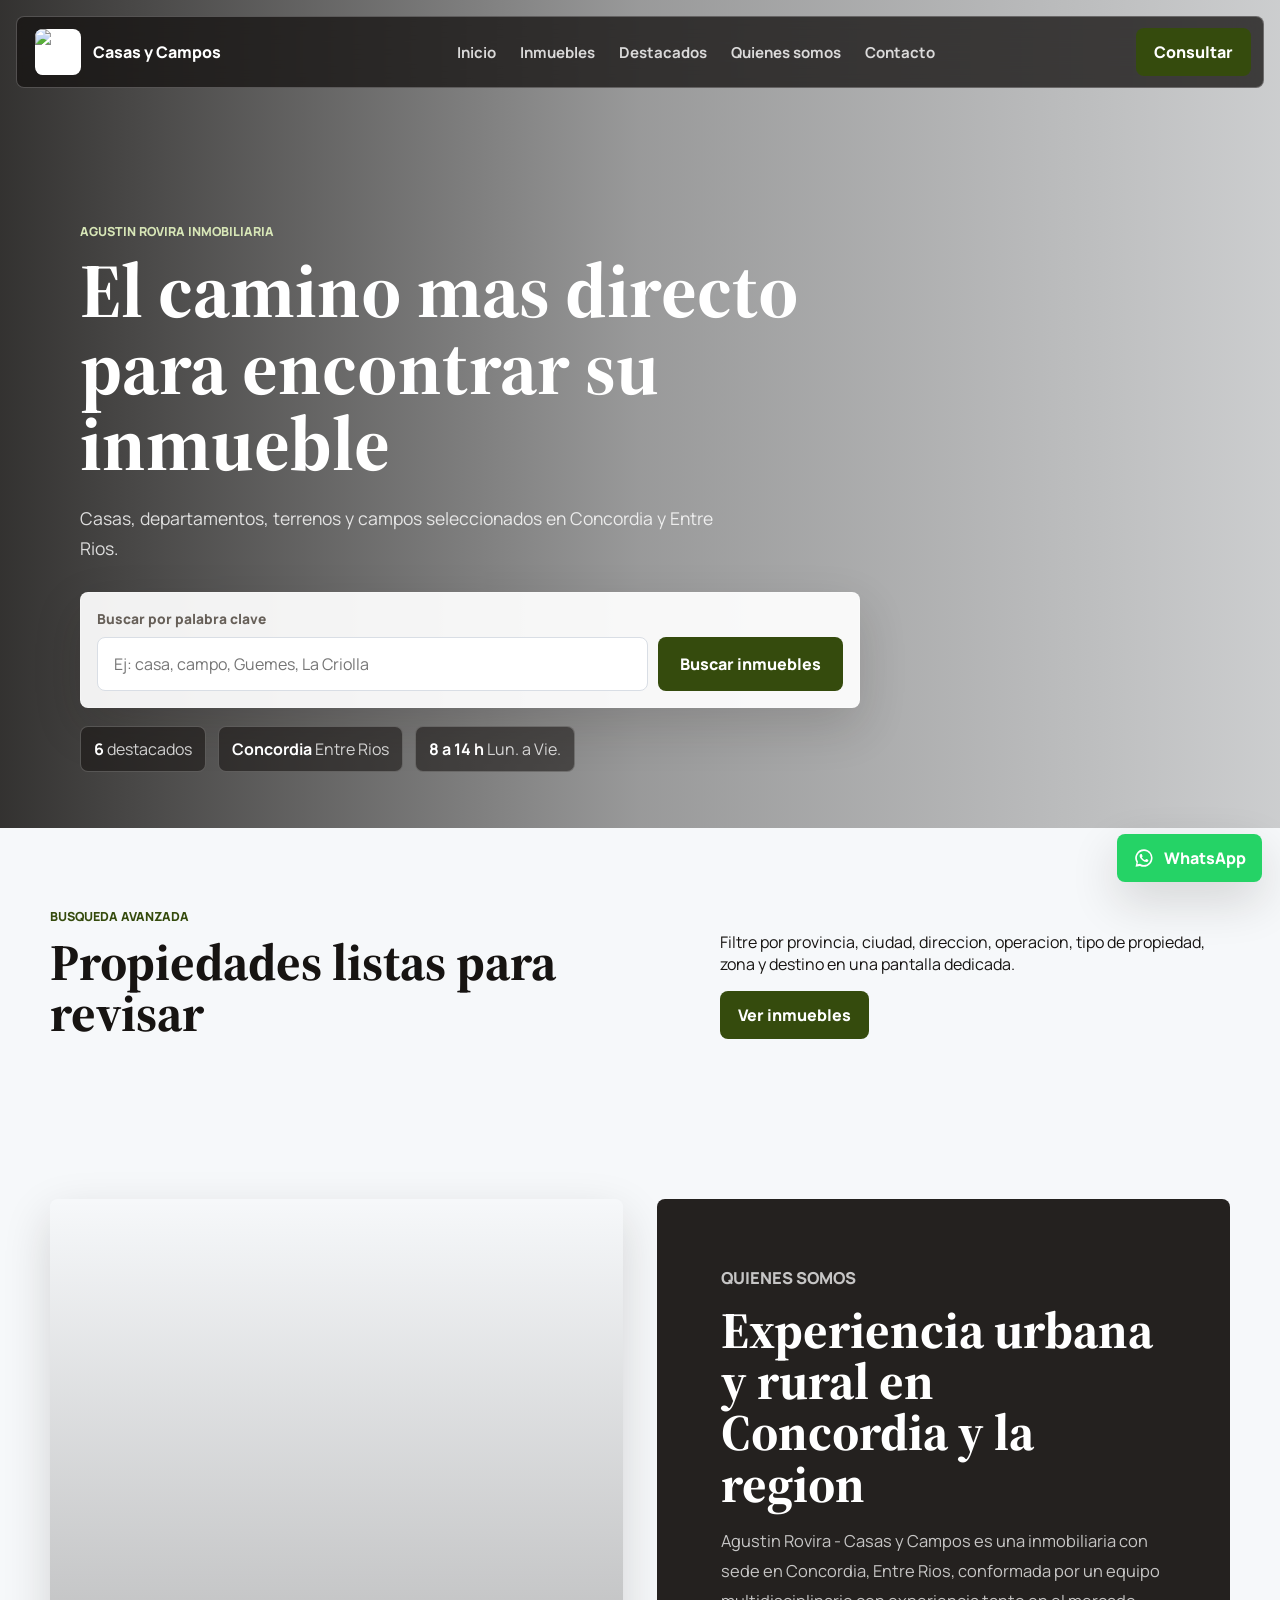
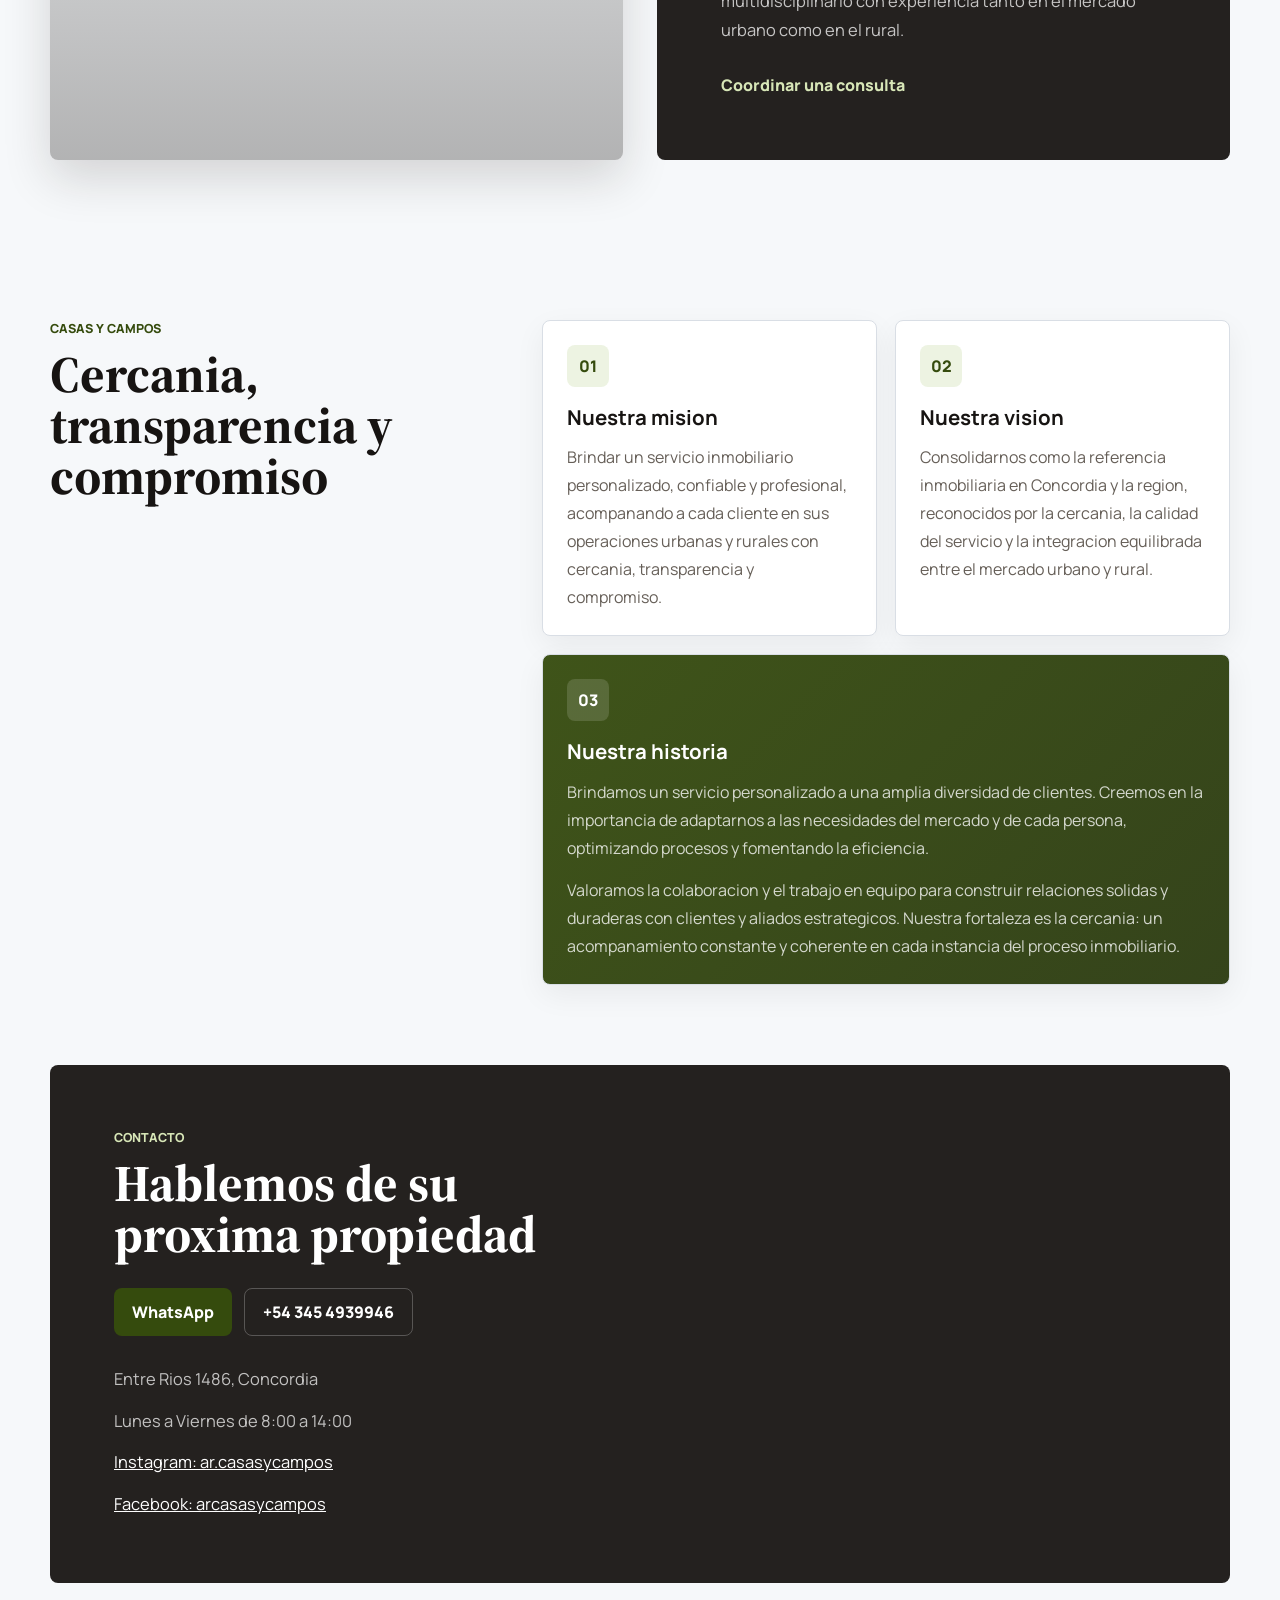
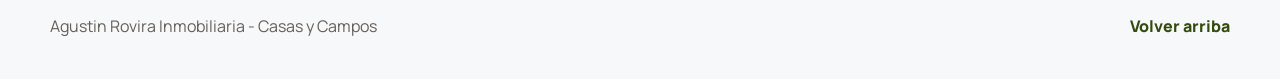
==== commit 3bd87a4e: "Add files via upload" ====
--- a/index.html
+++ b/index.html
@@ -18,15 +18,24 @@
   </head>
   <body>
     <header class="site-header">
-      <a class="brand" href="#inicio" aria-label="Agustin Rovira Inmobiliaria">
+      <a class="brand" href="index.html#inicio" aria-label="Agustin Rovira Inmobiliaria">
         <img src="https://inmobiliariarovira.com.ar/web/image/website/1/logo?unique=e4ae51f" alt="Agustin Rovira Inmobiliaria">
         <span>Casas y Campos</span>
       </a>
-      <nav class="main-nav" aria-label="Principal">
-        <a href="#inmuebles">Inmuebles</a>
-        <a href="#destacados">Destacados</a>
-        <a href="#nosotros">Quienes somos</a>
-        <a href="#contacto">Contacto</a>
+      <button class="menu-toggle" type="button" aria-controls="main-nav" aria-expanded="false">
+        <span class="menu-toggle__icon" aria-hidden="true">
+          <span></span>
+          <span></span>
+          <span></span>
+        </span>
+        Menu
+      </button>
+      <nav class="main-nav" id="main-nav" aria-label="Principal">
+        <a href="index.html#inicio">Inicio</a>
+        <a href="inmuebles.html">Inmuebles</a>
+        <a href="inmuebles.html">Destacados</a>
+        <a href="index.html#nosotros">Quienes somos</a>
+        <a href="index.html#contacto">Contacto</a>
       </nav>
       <a class="nav-action" href="https://wa.me/+543454939946">Consultar</a>
     </header>
@@ -61,181 +70,12 @@
           <p class="eyebrow">Busqueda avanzada</p>
           <h2>Propiedades listas para revisar</h2>
         </div>
-        <p>
-          Filtre por provincia, ciudad, direccion, operacion, tipo de propiedad, zona y destino.
-        </p>
-      </section>
-
-      <section class="section listings" id="destacados" aria-labelledby="featured-title">
-        <div class="section-heading">
-          <p class="eyebrow">Inmuebles</p>
-          <h2 id="featured-title">Inmuebles publicados</h2>
+        <div>
+          <p>
+            Filtre por provincia, ciudad, direccion, operacion, tipo de propiedad, zona y destino en una pantalla dedicada.
+          </p>
+          <a class="button button--primary" href="inmuebles.html">Ver inmuebles</a>
         </div>
-
-        <form class="filters" id="listing-filters" aria-label="Filtros de inmuebles">
-          <div class="filters__bar">
-            <label>
-              <span>Provincia</span>
-              <select name="province">
-                <option value="">Todas</option>
-                <option value="entre rios">Entre Rios</option>
-              </select>
-            </label>
-            <label>
-              <span>Ciudad</span>
-              <select name="city">
-                <option value="">Todas</option>
-                <option value="concordia">Concordia</option>
-                <option value="la criolla">La Criolla</option>
-                <option value="salto grande">Salto Grande</option>
-              </select>
-            </label>
-            <label class="filters__address">
-              <span>Direccion o palabra clave</span>
-              <input id="filter-address" name="address" type="search" placeholder="Guemes, campo, terreno...">
-            </label>
-            <button type="submit">Buscar</button>
-          </div>
-
-          <div class="filters-layout">
-            <aside class="filters-sidebar" aria-label="Filtros detallados">
-              <div class="filters-sidebar__top">
-                <strong>Filtros</strong>
-                <button type="reset">Eliminar filtros</button>
-              </div>
-
-              <fieldset>
-                <legend>Tipo de operacion</legend>
-                <label><input type="checkbox" name="operation" value="venta"> Venta</label>
-                <label><input type="checkbox" name="operation" value="alquiler"> Alquiler</label>
-                <label><input type="checkbox" name="operation" value="arrendamiento"> Arrendamiento</label>
-              </fieldset>
-
-              <fieldset>
-                <legend>Tipo de propiedad</legend>
-                <label><input type="checkbox" name="property" value="casa"> Casa</label>
-                <label><input type="checkbox" name="property" value="departamento"> Departamento</label>
-                <label><input type="checkbox" name="property" value="terreno"> Terreno</label>
-                <label><input type="checkbox" name="property" value="campo"> Campo</label>
-                <label><input type="checkbox" name="property" value="duplex"> Duplex</label>
-              </fieldset>
-
-              <fieldset>
-                <legend>Tipo de zona</legend>
-                <label><input type="checkbox" name="zone" value="urbana"> Urbana</label>
-                <label><input type="checkbox" name="zone" value="residencial"> Residencial</label>
-                <label><input type="checkbox" name="zone" value="rural"> Rural</label>
-              </fieldset>
-
-              <fieldset>
-                <legend>Condicion del inmueble</legend>
-                <label><input type="checkbox" name="condition" value="bueno"> Bueno</label>
-                <label><input type="checkbox" name="condition" value="muy bueno"> Muy bueno</label>
-                <label><input type="checkbox" name="condition" value="excelente"> Excelente</label>
-              </fieldset>
-
-              <fieldset>
-                <legend>Ubicacion</legend>
-                <label><input type="checkbox" name="location" value="urbana"> Urbana</label>
-                <label><input type="checkbox" name="location" value="rural"> Rural</label>
-              </fieldset>
-
-              <fieldset>
-                <legend>Destino</legend>
-                <label><input type="checkbox" name="purpose" value="vivienda"> Vivienda</label>
-                <label><input type="checkbox" name="purpose" value="habitacion"> Habitacion</label>
-                <label><input type="checkbox" name="purpose" value="mixto"> Mixto</label>
-                <label><input type="checkbox" name="purpose" value="forestal"> Forestal</label>
-              </fieldset>
-            </aside>
-
-            <div class="results">
-              <div class="results__top">
-                <p><strong id="result-count">6</strong> resultados</p>
-                <div class="pagination" aria-label="Paginacion">
-                  <span>Anterior</span>
-                  <strong>1</strong>
-                  <span>Siguiente</span>
-                </div>
-              </div>
-
-              <div class="listing-grid" id="listing-grid">
-                <article class="listing" data-search="casa vivienda guemes 84 concordia entre rios venta urbana residencial bueno" data-operation="venta" data-property="casa" data-zone="urbana residencial" data-condition="bueno" data-location="urbana" data-purpose="vivienda" data-city="concordia" data-province="entre rios">
-                  <a class="listing__image" href="https://inmobiliariarovira.com.ar/inmuebles/2f89b2f28ddaa9eb8cef3ef906d74489">
-                    <img src="https://grinmer.ingeniocloud.ar/web/image?model=ing.inmueble&amp;id=1151&amp;field=imagen_portada" alt="Casa en Guemes 84">
-                  </a>
-                  <div class="listing__body">
-                    <div class="listing__meta"><span>N 1315-45</span><span>Venta</span></div>
-                    <h3>Guemes 84</h3>
-                    <p>Casa vivienda en Concordia, Entre Rios.</p>
-                    <a href="https://inmobiliariarovira.com.ar/inmuebles/2f89b2f28ddaa9eb8cef3ef906d74489">Ver detalles</a>
-                  </div>
-                </article>
-
-                <article class="listing" data-search="departamento vivienda sarmiento saavedra concordia entre rios venta urbana residencial muy bueno" data-operation="venta" data-property="departamento" data-zone="urbana residencial" data-condition="muy bueno" data-location="urbana" data-purpose="vivienda" data-city="concordia" data-province="entre rios">
-                  <a class="listing__image" href="https://inmobiliariarovira.com.ar/inmuebles/3edadb3c8517760b59cf80a7eb7a68e6">
-                    <img src="https://grinmer.ingeniocloud.ar/web/image?model=ing.inmueble&amp;id=1093&amp;field=imagen_portada" alt="Departamento en Sarmiento y Saavedra">
-                  </a>
-                  <div class="listing__body">
-                    <div class="listing__meta"><span>N 1315-118</span><span>Venta</span></div>
-                    <h3>Sarmiento y Saavedra</h3>
-                    <p>Departamento vivienda en Concordia, Entre Rios.</p>
-                    <a href="https://inmobiliariarovira.com.ar/inmuebles/3edadb3c8517760b59cf80a7eb7a68e6">Ver detalles</a>
-                  </div>
-                </article>
-
-                <article class="listing" data-search="terreno mixto lago salto grande entre rios venta rural mixto bueno" data-operation="venta" data-property="terreno" data-zone="rural" data-condition="bueno" data-location="rural" data-purpose="mixto" data-city="salto grande" data-province="entre rios">
-                  <a class="listing__image" href="https://inmobiliariarovira.com.ar/inmuebles/f3d521c808ea2051a7c111ef8e1db158">
-                    <img src="https://grinmer.ingeniocloud.ar/web/image?model=ing.inmueble&amp;id=1077&amp;field=imagen_portada" alt="Terreno en Lago de Salto Grande">
-                  </a>
-                  <div class="listing__body">
-                    <div class="listing__meta"><span>N 1315-19</span><span>Venta</span></div>
-                    <h3>Lago de Salto Grande</h3>
-                    <p>Terreno mixto en Entre Rios.</p>
-                    <a href="https://inmobiliariarovira.com.ar/inmuebles/f3d521c808ea2051a7c111ef8e1db158">Ver detalles</a>
-                  </div>
-                </article>
-
-                <article class="listing" data-search="departamento vivienda h primo rawson entre rios venta urbana residencial bueno" data-operation="venta" data-property="departamento" data-zone="urbana residencial" data-condition="bueno" data-location="urbana" data-purpose="vivienda" data-city="concordia" data-province="entre rios">
-                  <a class="listing__image" href="https://inmobiliariarovira.com.ar/inmuebles/6a51635050d799986cec90a109396371">
-                    <img src="https://grinmer.ingeniocloud.ar/web/image?model=ing.inmueble&amp;id=1069&amp;field=imagen_portada" alt="Departamento en H. Primo y Rawson">
-                  </a>
-                  <div class="listing__body">
-                    <div class="listing__meta"><span>N 1315-20</span><span>Venta</span></div>
-                    <h3>H. Primo y Rawson</h3>
-                    <p>Departamento vivienda en Entre Rios.</p>
-                    <a href="https://inmobiliariarovira.com.ar/inmuebles/6a51635050d799986cec90a109396371">Ver detalles</a>
-                  </div>
-                </article>
-
-                <article class="listing" data-search="casa habitacion carriego la rioja entre rios venta urbana residencial bueno" data-operation="venta" data-property="casa" data-zone="urbana residencial" data-condition="bueno" data-location="urbana" data-purpose="habitacion" data-city="concordia" data-province="entre rios">
-                  <a class="listing__image" href="https://inmobiliariarovira.com.ar/inmuebles/fbba5f076600539fbc7f04dbf4bfa37b">
-                    <img src="https://grinmer.ingeniocloud.ar/web/image?model=ing.inmueble&amp;id=1067&amp;field=imagen_portada" alt="Casa en Carriego casi esquina La Rioja">
-                  </a>
-                  <div class="listing__body">
-                    <div class="listing__meta"><span>N 1315-5</span><span>Venta</span></div>
-                    <h3>Carriego, casi esquina La Rioja</h3>
-                    <p>Casa habitacion en Entre Rios.</p>
-                    <a href="https://inmobiliariarovira.com.ar/inmuebles/fbba5f076600539fbc7f04dbf4bfa37b">Ver detalles</a>
-                  </div>
-                </article>
-
-                <article class="listing" data-search="campo forestal la criolla citricultura concordia entre rios venta rural excelente forestal" data-operation="venta" data-property="campo" data-zone="rural" data-condition="excelente" data-location="rural" data-purpose="forestal" data-city="la criolla" data-province="entre rios">
-                  <a class="listing__image" href="https://inmobiliariarovira.com.ar/inmuebles/f8090257f5346450f493a2ebf950d425">
-                    <img src="https://grinmer.ingeniocloud.ar/web/image?model=ing.inmueble&amp;id=1057&amp;field=imagen_portada" alt="Campo forestal en La Criolla">
-                  </a>
-                  <div class="listing__body">
-                    <div class="listing__meta"><span>N 1315-3</span><span>Venta</span></div>
-                    <h3>La Criolla</h3>
-                    <p>Campo forestal de 100 hectareas con citricultura, forestacion y riego.</p>
-                    <a href="https://inmobiliariarovira.com.ar/inmuebles/f8090257f5346450f493a2ebf950d425">Ver detalles</a>
-                  </div>
-                </article>
-              </div>
-            </div>
-          </div>
-        </form>
-        <p class="empty-state" id="empty-state" hidden>No encontramos propiedades para esa busqueda.</p>
       </section>
 
       <section class="section feature" id="nosotros">
@@ -321,7 +161,12 @@
       <a href="#inicio">Volver arriba</a>
     </footer>
 
-    <a class="whatsapp" href="https://wa.me/+543454939946" aria-label="Contactar por WhatsApp">WhatsApp</a>
+    <a class="whatsapp" href="https://wa.me/+543454939946" aria-label="Contactar por WhatsApp">
+      <svg aria-hidden="true" viewBox="0 0 32 32">
+        <path d="M16.01 3.2A12.74 12.74 0 0 0 5.07 22.45L3.7 28.8l6.46-1.3A12.77 12.77 0 1 0 16.01 3.2Zm0 22.95c-1.95 0-3.76-.55-5.31-1.5l-.38-.24-3.83.77.81-3.73-.25-.39a10.2 10.2 0 1 1 8.96 5.09Zm5.75-7.66c-.31-.16-1.86-.91-2.15-1.02-.29-.1-.5-.16-.71.16-.2.31-.81 1.01-.99 1.22-.18.2-.36.23-.68.07-.31-.16-1.32-.49-2.52-1.56-.93-.83-1.56-1.86-1.74-2.17-.18-.31-.02-.48.14-.64.14-.14.31-.36.47-.54.16-.18.2-.31.31-.52.1-.2.05-.39-.03-.54-.08-.16-.71-1.72-.97-2.35-.26-.62-.52-.53-.71-.54h-.6c-.2 0-.54.08-.83.39-.29.31-1.09 1.07-1.09 2.6 0 1.53 1.12 3.01 1.27 3.22.16.2 2.2 3.36 5.33 4.71.75.32 1.33.51 1.78.65.75.24 1.43.2 1.97.12.6-.09 1.86-.76 2.12-1.5.26-.73.26-1.36.18-1.5-.08-.13-.29-.2-.6-.36Z"/>
+      </svg>
+      WhatsApp
+    </a>
     <script src="script.js"></script>
   </body>
 </html>
--- a/styles.css
+++ b/styles.css
@@ -89,6 +89,34 @@
   font-weight: 700;
 }
 
+.menu-toggle {
+  display: none;
+  cursor: pointer;
+  align-items: center;
+  gap: 6px;
+  border: 1px solid rgba(255, 255, 255, 0.24);
+  border-radius: 8px;
+  padding: 10px 12px;
+  background: rgba(255, 255, 255, 0.08);
+  color: #fff;
+  font: inherit;
+  font-size: 0.86rem;
+  font-weight: 800;
+}
+
+.menu-toggle__icon {
+  display: grid;
+  gap: 3px;
+}
+
+.menu-toggle__icon span {
+  display: block;
+  width: 16px;
+  height: 2px;
+  border-radius: 999px;
+  background: currentColor;
+}
+
 .main-nav a,
 .nav-action,
 .listing a,
@@ -132,9 +160,7 @@
 .button--primary:hover,
 .button--primary:focus-visible,
 .search-panel button:hover,
-.search-panel button:focus-visible,
-.whatsapp:hover,
-.whatsapp:focus-visible {
+.search-panel button:focus-visible {
   background: var(--brand-dark);
 }
 
@@ -266,6 +292,28 @@
 
 .hero__stats strong {
   color: #fff;
+}
+
+.page-hero {
+  display: grid;
+  align-content: end;
+  min-height: 54vh;
+  padding: 150px max(24px, calc((100vw - 1180px) / 2)) 56px;
+  background:
+    linear-gradient(90deg, rgba(14, 12, 10, 0.82), rgba(14, 12, 10, 0.34)),
+    url("https://inmobiliariarovira.com.ar/web/image/2214-11e07218/2.jpg") center / cover;
+  color: #fff;
+}
+
+.page-hero .eyebrow {
+  color: var(--brand-light);
+}
+
+.page-hero p:not(.eyebrow) {
+  max-width: 680px;
+  color: rgba(255, 255, 255, 0.8);
+  font-size: 1.08rem;
+  line-height: 1.7;
 }
 
 .section {
@@ -759,28 +807,60 @@
   right: 18px;
   bottom: 18px;
   z-index: 25;
-  padding: 14px 18px;
-  background: var(--brand);
+  display: inline-flex;
+  align-items: center;
+  gap: 9px;
+  padding: 13px 16px;
+  background: #25d366;
   color: #fff;
   box-shadow: var(--shadow);
+}
+
+.whatsapp svg {
+  width: 22px;
+  height: 22px;
+  fill: currentColor;
+  flex: 0 0 auto;
+}
+
+.whatsapp:hover,
+.whatsapp:focus-visible {
+  background: #1ebe5d;
 }
 
 @media (max-width: 920px) {
   .site-header {
-    align-items: flex-start;
+    align-items: center;
     flex-wrap: wrap;
+  }
+
+  .menu-toggle {
+    display: inline-flex;
+    margin-left: auto;
   }
 
   .main-nav {
     order: 3;
     width: 100%;
-    justify-content: flex-start;
-    overflow-x: auto;
-    padding-bottom: 4px;
+    display: none;
+    flex-direction: column;
+    gap: 8px;
+    padding-top: 8px;
+  }
+
+  .site-header.is-menu-open .main-nav {
+    display: flex;
+  }
+
+  .main-nav a {
+    padding: 12px;
+    border-radius: 8px;
+    background: rgba(255, 255, 255, 0.08);
   }
 
   .nav-action {
-    margin-left: auto;
+    order: 2;
+    margin-left: 0;
   }
 
   .hero {
@@ -811,10 +891,16 @@
 }
 
 @media (max-width: 640px) {
+  body {
+    font-size: 15px;
+  }
+
   .site-header {
     top: 10px;
     left: 10px;
     right: 10px;
+    gap: 10px;
+    min-height: 0;
     padding: 10px;
   }
 
@@ -822,26 +908,66 @@
     min-width: 0;
   }
 
+  .brand img {
+    width: 40px;
+    height: 40px;
+  }
+
   .brand span {
     display: none;
   }
 
   .main-nav {
-    gap: 16px;
+    gap: 10px;
+    font-size: 0.82rem;
+  }
+
+  .main-nav a {
+    padding: 10px 12px;
+    border: 1px solid rgba(255, 255, 255, 0.16);
+    border-radius: 8px;
+    background: rgba(255, 255, 255, 0.07);
+  }
+
+  .nav-action {
+    display: none;
+    min-height: 40px;
+    padding: 10px 12px;
     font-size: 0.86rem;
   }
 
-  .nav-action {
-    padding: 12px 14px;
-  }
-
   .hero {
-    min-height: 94vh;
-    padding: 170px 18px 36px;
+    min-height: 100svh;
+    padding: 112px 16px 28px;
+    background-position: 58% center;
+  }
+
+  .page-hero {
+    min-height: 48vh;
+    padding: 122px 16px 38px;
   }
 
   h1 {
-    font-size: 2.45rem;
+    font-size: 2.32rem;
+    line-height: 0.98;
+  }
+
+  h2 {
+    font-size: 2rem;
+  }
+
+  h3 {
+    font-size: 1.15rem;
+  }
+
+  .hero__lead {
+    margin: 16px 0 18px;
+    font-size: 0.98rem;
+    line-height: 1.55;
+  }
+
+  .search-panel {
+    padding: 12px;
   }
 
   .search-panel__row,
@@ -849,6 +975,51 @@
     grid-template-columns: 1fr;
   }
 
+  .hero__stats {
+    display: grid;
+    grid-template-columns: 1fr;
+    gap: 8px;
+  }
+
+  .hero__stats span {
+    padding: 9px 11px;
+  }
+
+  .filters__bar {
+    gap: 10px;
+    padding: 12px;
+  }
+
+  .filters__bar input,
+  .filters__bar select,
+  .filters__bar button {
+    min-height: 46px;
+  }
+
+  .filters-sidebar {
+    gap: 14px;
+    padding: 14px;
+  }
+
+  .filters-sidebar fieldset {
+    grid-template-columns: repeat(2, minmax(0, 1fr));
+    gap: 9px;
+  }
+
+  .filters-sidebar legend {
+    grid-column: 1 / -1;
+  }
+
+  .filters-sidebar label {
+    min-height: 40px;
+    align-items: center;
+    padding: 8px 10px;
+    border: 1px solid var(--line);
+    border-radius: 8px;
+    background: #fff;
+    font-size: 0.86rem;
+  }
+
   .results__top {
     align-items: flex-start;
     flex-direction: column;
@@ -857,6 +1028,7 @@
   .pagination {
     width: 100%;
     overflow-x: auto;
+    padding-bottom: 2px;
   }
 
   .search-panel button {
@@ -865,7 +1037,20 @@
 
   .section {
     width: min(100% - 28px, 1180px);
-    padding: 56px 0;
+    padding: 46px 0;
+  }
+
+  .intro {
+    gap: 16px;
+  }
+
+  .listing__body {
+    min-height: 0;
+    padding: 18px;
+  }
+
+  .feature {
+    gap: 16px;
   }
 
   .feature__image,
@@ -873,8 +1058,41 @@
     min-height: 300px;
   }
 
+  .feature__content,
+  .about-card,
+  .contact > div {
+    padding: 22px;
+  }
+
+  .about {
+    gap: 18px;
+  }
+
+  .about__grid {
+    grid-template-columns: 1fr;
+  }
+
+  .about-card--wide {
+    grid-column: auto;
+  }
+
+  .contact-actions {
+    flex-direction: column;
+  }
+
+  .button {
+    width: 100%;
+  }
+
   .contact {
     padding: 12px;
+  }
+
+  .whatsapp {
+    right: 12px;
+    bottom: 12px;
+    padding: 12px 14px;
+    font-size: 0.9rem;
   }
 
   .site-footer {
@@ -882,3 +1100,25 @@
     width: min(100% - 28px, 1180px);
   }
 }
+
+@media (max-width: 390px) {
+  .hero {
+    padding-top: 108px;
+  }
+
+  h1 {
+    font-size: 2.08rem;
+  }
+
+  .main-nav {
+    gap: 8px;
+  }
+
+  .main-nav a {
+    padding: 7px 8px;
+  }
+
+  .filters-sidebar fieldset {
+    grid-template-columns: 1fr;
+  }
+}
